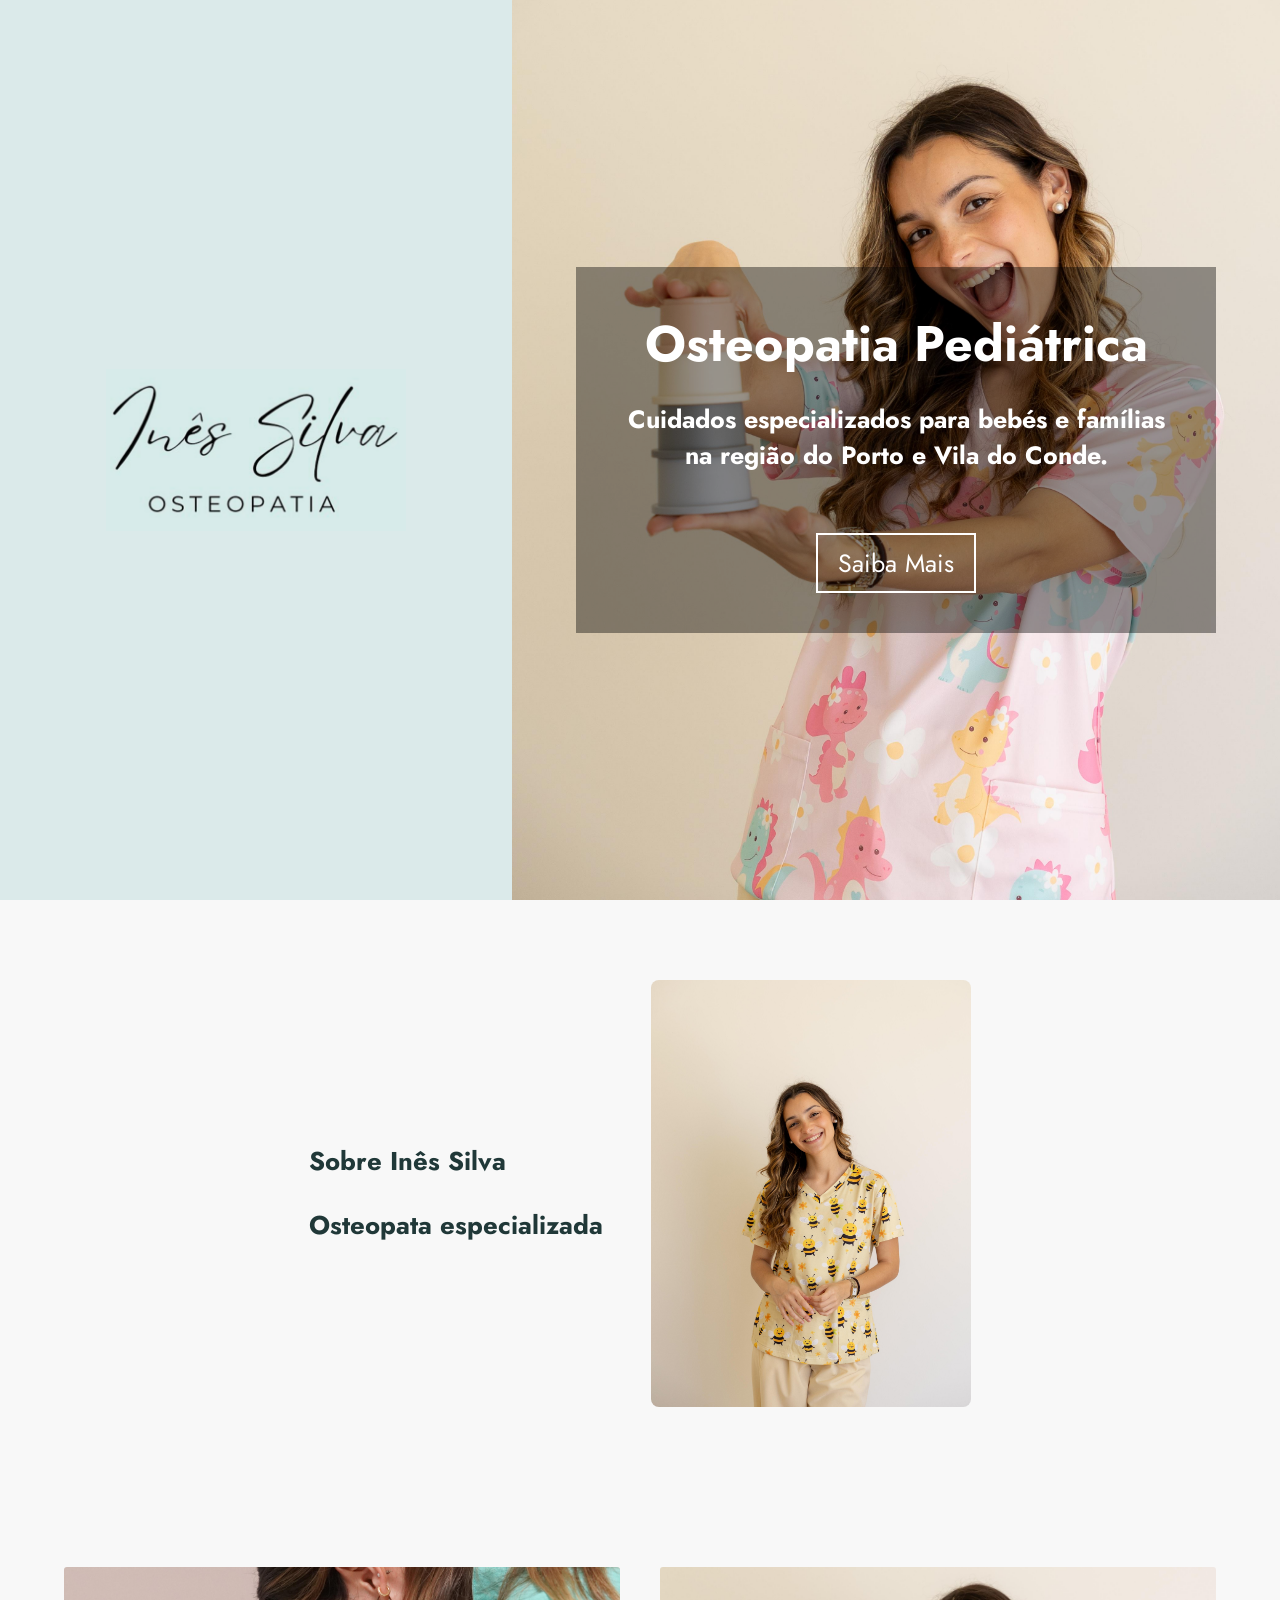
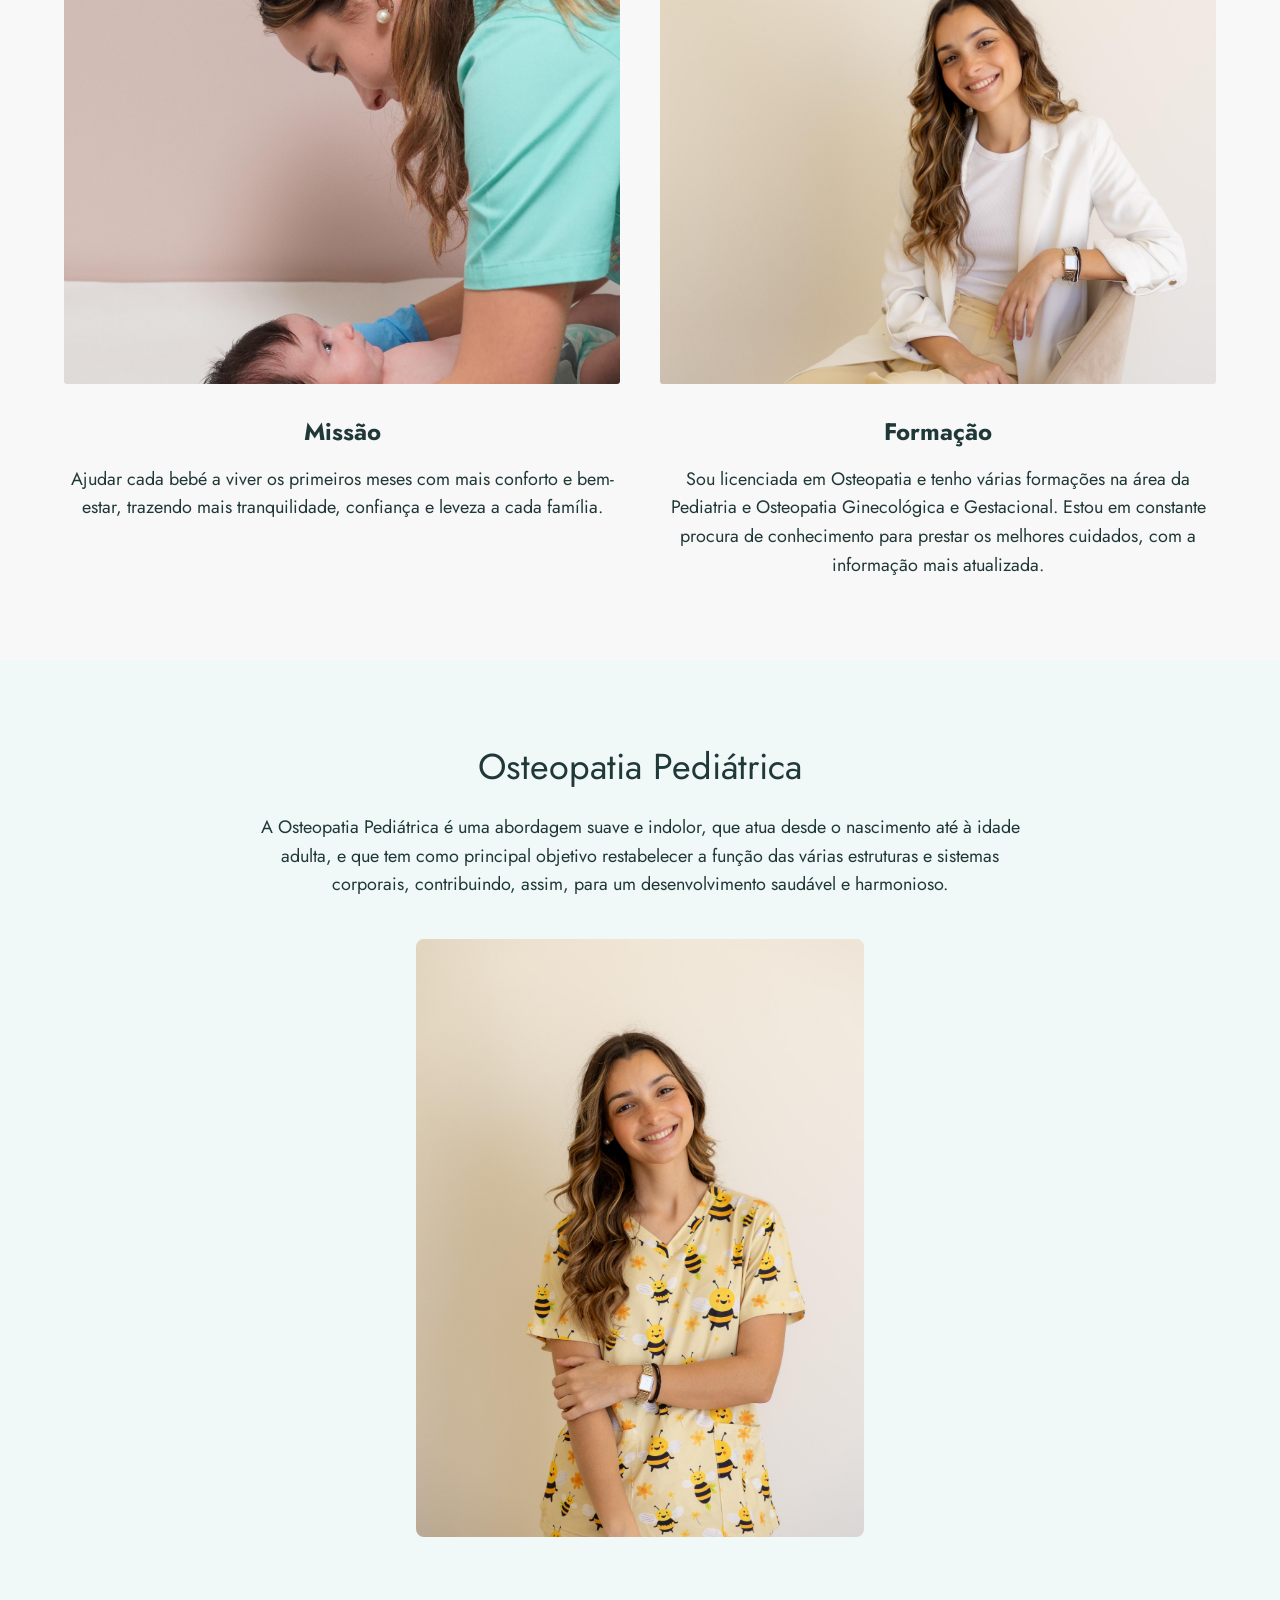
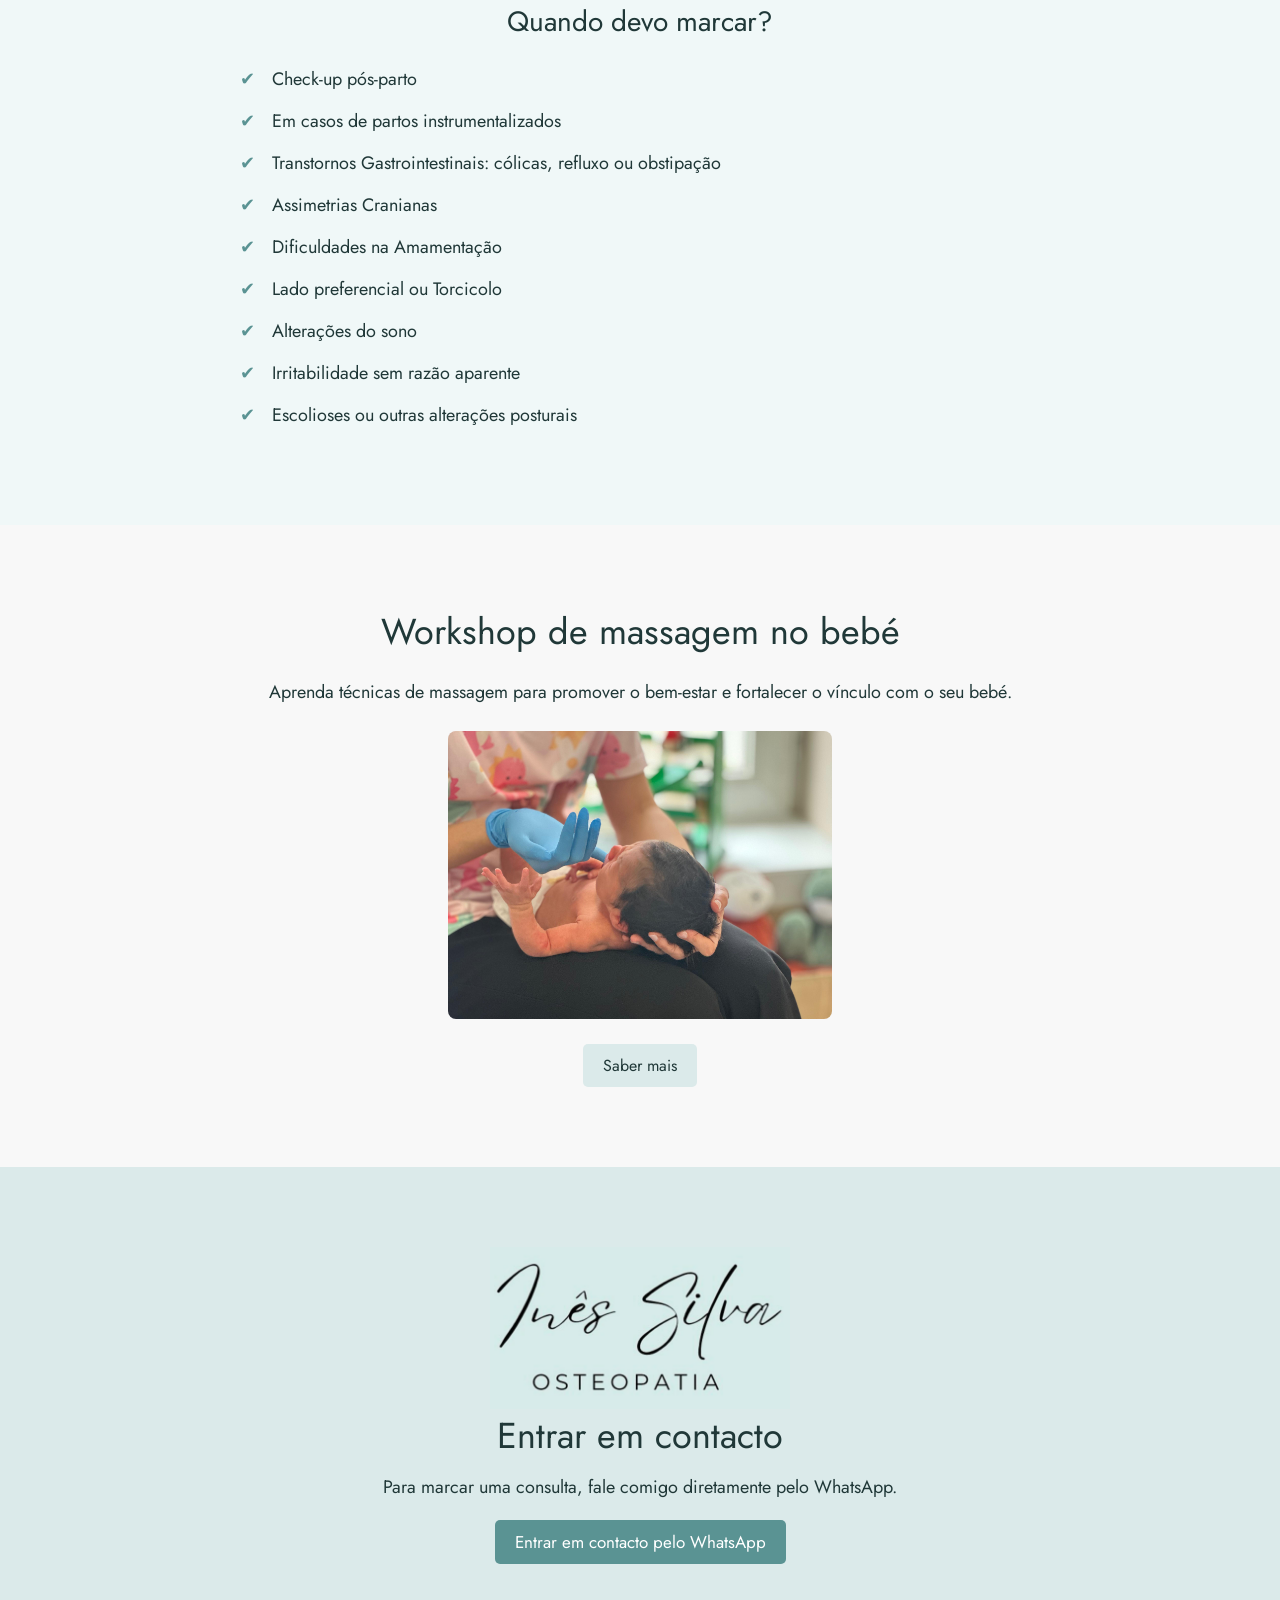
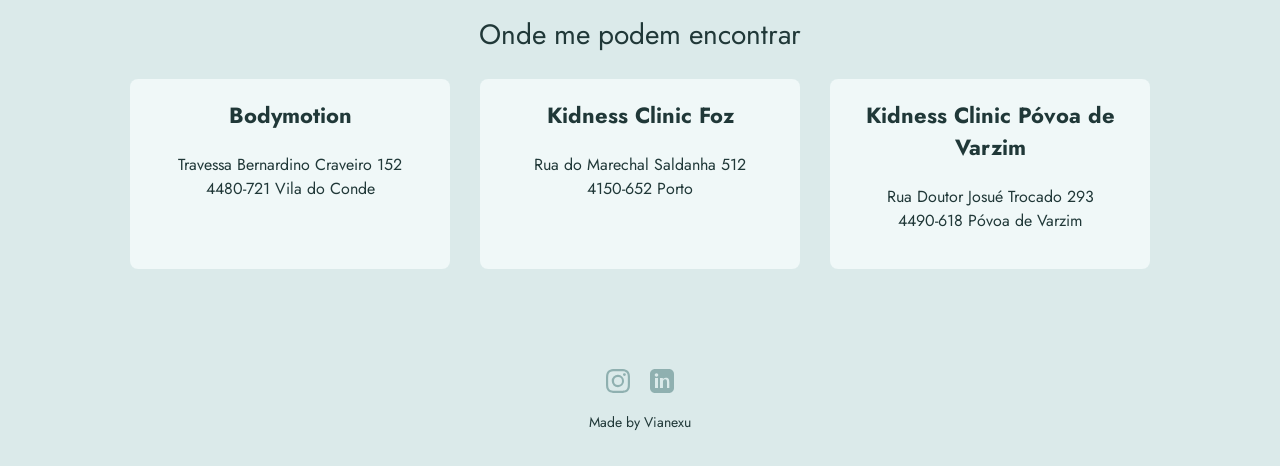
==== index.html @ a64fec3d "changed the pictures" ====
<!DOCTYPE html>
<html lang="pt">
    <head>
              <!-- Google tag (gtag.js) -->
        <script async src="https://www.googletagmanager.com/gtag/js?id=G-R0EE7J2ZZ1"></script>
        <script>
          window.dataLayer = window.dataLayer || [];
          function gtag(){dataLayer.push(arguments);}
          gtag('js', new Date());

          gtag('config', 'G-R0EE7J2ZZ1');
        </script>
        <script id="Cookiebot" src="https://consent.cookiebot.com/uc.js" data-cbid="4398b777-5034-46cb-8dd5-744858eee3b1" type="text/javascript" async></script>
        <meta charset="UTF-8" />
        <meta name="viewport" content="width=device-width, initial-scale=1.0" />
        <link rel="icon" type="image/png" sizes="16x16" href="assets/images/favicon/favicon_16x16.png">
        <link rel="icon" type="image/png" sizes="32x32" href="assets/images/favicon/favicon_32x32.png">
        <link rel="icon" type="image/png" sizes="48x48" href="assets/images/favicon/favicon_48x48.png">
        <link rel="icon" type="image/png" sizes="64x64" href="assets/images/favicon/favicon_64x64.png">
        <link rel="icon" type="image/png" sizes="96x96" href="assets/images/favicon/favicon_96x96.png">
        <link rel="icon" type="image/png" sizes="128x128" href="assets/images/favicon/favicon_128x128.png">
        <link rel="icon" type="image/png" sizes="256x256" href="assets/images/favicon/favicon_256x256.png">
        <link rel="apple-touch-icon" type="image/png" sizes="128x128" href="assets/images/favicon/apple-touch-icon.png">
        <link rel="stylesheet" href="style.css?v=1.1" />
        <link href='https://fonts.googleapis.com/css?family=Jost' rel='stylesheet'>
        <script src="https://code.jquery.com/jquery-3.6.0.min.js"></script>
        <title>Osteopatia Pediátrica no Porto e Vila do Conde | Inês Silva</title>
        <meta name="description" content="Osteopatia Pediátrica no Porto e Vila do Conde. Marque a sua consulta com Inês Silva, osteopata com formação em pediatria, ginecologia e gestação.">
        <meta name="keywords" content="Osteopatia, Osteopata, Fisioterapia, Saúde infantil, Saúde bebés">
        <meta name="robots" content="index, follow">
    </head>
<body>
  <div class="landing-container">
  <div id="title">
    <div class="int">
      <img class="logo" src="assets/images/inesosteologo.png" alt="Ines Osteopata Logo">
    </div>
  </div>

  <div id="imagelanding">
    <div class="int">
      <h1>Osteopatia Pediátrica</h1>
      <h2>Cuidados especializados para bebés e famílias na região do Porto e Vila do Conde.</h2>
      <button id="knowmore" aria-label="Mais informações sobre a a Ines Silva Osteopata">Saiba Mais</button>
    </div>
  </div>
  </div>

  <div id="about">
    <div class="about-content">
      <div>
        <h3>Sobre Inês Silva</h3>
        <h3>Osteopata especializada</h3>
      </div>
      <img class="content-photo about-photo" src="assets/images/Ines-profile-pic2.jpeg" alt="Inês Silva, osteopata especializada">
    </div>
  </div>
  <div class="threecolumncontainer">
    <div class="column">
      <img class="columnimagecontainer mission-photo" src="assets/images/Ines-baby-pic.jpeg" alt="Inês Silva, osteopata pediátrica">
      <h2>Missão</h2>
      <p>Ajudar cada bebé a viver os primeiros meses com mais conforto e bem-estar, trazendo mais tranquilidade, confiança e leveza a cada família.</p>
      </div>
      <div class="column">
        <img class="columnimagecontainer training-photo" src="assets/images/Ines-profile-pic.jpeg" alt="Inês Silva">
        <h2>Formação</h2>
        <p>Sou licenciada em Osteopatia e tenho várias formações na área da Pediatria e Osteopatia Ginecológica e Gestacional. Estou em constante procura de conhecimento para prestar os melhores cuidados, com a informação mais atualizada.</p>
      </div>
    </div>
    <div id="pediatrica">
      <div class="section-intro">
        <h2>Osteopatia Pediátrica</h2>
        <p>
          A Osteopatia Pediátrica é uma abordagem suave e indolor, que atua desde o nascimento até à idade adulta, e que tem como principal objetivo restabelecer a função das várias estruturas e sistemas corporais, contribuindo, assim, para um desenvolvimento saudável e harmonioso.
        </p>
      </div>
      <img class="content-photo treatment-photo" src="assets/images/Ines-profile-pic3.jpeg" alt="Consulta de osteopatia pediátrica">
      <div class="reasons-container">
        <h3>Quando devo marcar?</h3>
        <ul class="reason-list">
          <li>Check-up pós-parto</li>
          <li>Em casos de partos instrumentalizados</li>
          <li>Transtornos Gastrointestinais: cólicas, refluxo ou obstipação</li>
          <li>Assimetrias Cranianas</li>
          <li>Dificuldades na Amamentação</li>
          <li>Lado preferencial ou Torcicolo</li>
          <li>Alterações do sono</li>
          <li>Irritabilidade sem razão aparente</li>
          <li>Escolioses ou outras alterações posturais</li>
        </ul>
      </div>
    </div>
    <div id="workshop">
      <h2>Workshop de massagem no bebé</h2>
      <p>Aprenda técnicas de massagem para promover o bem-estar e fortalecer o vínculo com o seu bebé.</p>
      <img class="content-photo workshop-photo" src="assets/images/Ines-baby-pic2.jpeg" alt="Inês Silva num ambiente infantil">
      <a href="https://escolapediatria.pt/curso/massagem-bebe/" target="_blank" rel="noopener noreferrer">Saber mais</a>
    </div>
    <div id="contact">
      <img class="logo" src="assets/images/inesosteologo.png" alt="Ines Osteopata Logo">
      <h2>Entrar em contacto</h2>
      <p class="contact-intro">Para marcar uma consulta, fale comigo diretamente pelo WhatsApp.</p>
      <a class="whatsapp-button" href="https://wa.me/351937951232?text=Ol%C3%A1%20In%C3%AAs%2C%20gostaria%20de%20marcar%20uma%20consulta." target="_blank" rel="noopener noreferrer">Entrar em contacto pelo WhatsApp</a>
      <h3 class="locations-title">Onde me podem encontrar</h3>
      <div class="contact-container">
        <div class="contact-card">
          <h3>Bodymotion</h3>
          <p>Travessa Bernardino Craveiro 152<br>4480-721 Vila do Conde</p>
        </div>
        <div class="contact-card">
          <h3>Kidness Clinic Foz</h3>
          <p>Rua do Marechal Saldanha 512<br>4150-652 Porto</p>
        </div>
        <div class="contact-card">
          <h3>Kidness Clinic Póvoa de Varzim</h3>
          <p>Rua Doutor Josué Trocado 293<br>4490-618 Póvoa de Varzim</p>
        </div>
      </div>
    </div>

    <footer>
      <div class="social-icons">
        <a href="https://www.instagram.com/inesilva.osteo/" target="_blank" aria-label="Instagram">
          <img src="assets/images/instagram-colored.svg" alt="Instagram" />
        </a>
        <a href="https://www.linkedin.com/in/in%C3%AAs-silva-29377724b?lipi=urn%3Ali%3Apage%3Ad_flagship3_profile_view_base_contact_details%3B3iU5I9j4TQedfZP7LesEOQ%3D%3D" target="_blank" aria-label="LinkedIn">
          <img src="assets/images/linkedin-colored.svg" alt="LinkedIn" />
        </a>
      </div>
      <p>Made by Vianexu</p>
    </footer>
  <script src="index.js?v=1.1"></script>
  <script type="application/ld+json">
    {
  "@context": "https://schema.org",
  "@type": "Organization",
  "name": "Ines Osteopata",
  "url": "https://inesosteopata.com/",
  "logo": "https://inesosteopata.com/assets/images/inesosteologo.png",
  "sameAs": [
    "https://www.instagram.com/inesilva.osteo/",
    "https://www.linkedin.com/in/in%C3%AAs-silva-29377724b?lipi=urn%3Ali%3Apage%3Ad_flagship3_profile_view_base_contact_details%3B3iU5I9j4TQedfZP7LesEOQ%3D%3D"]
}
</script>
  </body>
</html>
---- style.css ----
@import url('https://fonts.googleapis.com/css2?family=Jost:wght@300;400;500;600;700&display=swap');

:root {
  --page-gutter: clamp(1rem, 5vw, 4rem);
  --section-space: clamp(2.5rem, 7vw, 5rem);
  --text-color: #203838;
  --accent: #dbeaea;
}

* {
  box-sizing: border-box;
}

html,
body {
  width: 100%;
  margin: 0;
  overflow-x: hidden;
}

body {
  color: var(--text-color);
  font-family: 'Jost', sans-serif;
}

.landing-container {
  display: flex;
  flex-direction: column;
}

#title,
#imagelanding {
  display: flex;
  align-items: center;
  justify-content: center;
  padding: var(--page-gutter);
}

#title {
  min-height: clamp(13rem, 35svh, 22rem);
  background: var(--accent);
}

#imagelanding {
  min-height: clamp(25rem, 65svh, 42rem);
  background: url(assets/images/Ines-teaser-pic.jpeg) center 70% / cover;
}

.int {
  width: min(100%, 50rem);
  text-align: center;
}

.logo {
  display: block;
  width: min(100%, 18.75rem);
  height: auto;
  max-height: 14rem;
  margin: 0 auto;
}

#imagelanding .int {
  padding: clamp(1rem, 4vw, 2.5rem);
  background: #00000066;
}

#imagelanding .int * {
  color: #fff;
}

#imagelanding h1 {
  margin: 0;
  font-size: clamp(2rem, 6vw, 3.125rem);
}

#imagelanding h2 {
  font-size: clamp(1.125rem, 3vw, 1.5625rem);
}

#imagelanding #knowmore {
  margin-top: clamp(1.5rem, 5vw, 2.5rem);
  padding: 0.625rem 1.25rem;
  border: 2px solid #fff;
  background: none;
  cursor: pointer;
  font: inherit;
  font-size: clamp(1rem, 3vw, 1.5625rem);
  transition: background 0.3s ease;
}

#imagelanding #knowmore:hover {
  background: #ffffff33;
}

#about,
.threecolumncontainer,
#pediatrica,
#workshop,
#contact {
  padding: var(--section-space) var(--page-gutter);
  text-align: center;
}

#about,
.threecolumncontainer,
#workshop {
  background: #f8f8f8;
}

#about {
  font-size: clamp(1.125rem, 3vw, 1.375rem);
}

.about-content {
  display: flex;
  flex-direction: column;
  align-items: center;
  gap: clamp(1.5rem, 4vw, 3rem);
  max-width: 62rem;
  margin: 0 auto;
}

.content-photo {
  display: block;
  width: min(100%, 24rem);
  border-radius: 0.5rem;
  object-fit: cover;
}

.about-photo {
  aspect-ratio: 3 / 4;
  object-position: center 55%;
}

.threecolumncontainer {
  display: flex;
  flex-wrap: wrap;
  justify-content: center;
  gap: clamp(1.5rem, 4vw, 2.5rem);
}

.column {
  flex: 1 1 17.5rem;
  width: min(100%, 24rem);
}

.columnimagecontainer {
  width: 100%;
  aspect-ratio: 4 / 3;
  border-radius: 3px;
  object-fit: cover;
}

.mission-photo {
  object-position: center 52%;
}

.training-photo {
  object-position: center 42%;
}

.column h2 {
  margin: 1.5rem 0 0;
  font-size: clamp(1.35rem, 3vw, 1.5rem);
}

.column p,
#workshop p,
#pediatrica p {
  font-size: clamp(1rem, 2.5vw, 1.125rem);
  line-height: 1.6;
}

.column p {
  margin: 1rem 0 0;
}

#pediatrica {
  background: #f0f8f8;
}

#pediatrica .section-intro,
.reason-list,
#workshop p {
  max-width: 50rem;
  margin-right: auto;
  margin-left: auto;
}

#pediatrica .section-intro {
  margin-bottom: 2.5rem;
}

.treatment-photo {
  width: min(100%, 28rem);
  aspect-ratio: 3 / 4;
  margin: 0 auto clamp(2.5rem, 5vw, 4rem);
  object-position: center 58%;
}

#pediatrica h2,
#workshop h2,
#contact h2 {
  margin: 0 0 1.25rem;
  font-size: clamp(1.75rem, 4vw, 2.25rem);
  font-weight: 400;
}

.reasons-container h3,
.locations-title {
  margin: 0 0 1.5rem;
  font-size: clamp(1.25rem, 3vw, 1.75rem);
  font-weight: 400;
}

.reason-list {
  padding: 0;
  list-style: none;
  text-align: left;
}

.reason-list li {
  position: relative;
  margin-bottom: 0.9375rem;
  padding-left: 2rem;
  font-size: clamp(0.9375rem, 2vw, 1.125rem);
  line-height: 1.5;
}

.reason-list li::before {
  position: absolute;
  left: 0;
  color: #5a9393;
  content: "✔";
}

#workshop p {
  margin-bottom: 1.5625rem;
}

.workshop-photo {
  aspect-ratio: 4 / 3;
  margin: 0 auto 1.5625rem;
  object-position: center 42%;
}

#workshop a,
.whatsapp-button {
  display: inline-block;
  padding: 0.625rem 1.25rem;
  border-radius: 5px;
  text-decoration: none;
  transition: background 0.3s ease;
}

#workshop a {
  background: var(--accent);
  color: var(--text-color);
}

#workshop a:hover {
  background: #5a93939c;
}

#contact,
footer {
  background: var(--accent);
}

.contact-intro {
  margin: -0.5rem 0 1.25rem;
  font-size: clamp(1rem, 2.5vw, 1.125rem);
}

.whatsapp-button {
  margin-bottom: clamp(2.5rem, 6vw, 3.125rem);
  background: #5a9393;
  color: #fff;
  font-size: clamp(1rem, 2.5vw, 1.0625rem);
}

.whatsapp-button:hover {
  background: var(--text-color);
}

.contact-container {
  display: flex;
  flex-wrap: wrap;
  justify-content: center;
  gap: clamp(1rem, 3vw, 1.875rem);
}

.contact-card {
  width: min(100%, 20rem);
  padding: 1.25rem;
  border-radius: 8px;
  background: #f0f8f8;
  transition: transform 0.3s ease, box-shadow 0.3s ease;
}

.contact-card:hover {
  box-shadow: 0 4px 15px rgba(0, 0, 0, 0.3);
  transform: translateY(-5px);
}

.contact-card h3 {
  margin-top: 0;
  font-size: 1.375rem;
}

.contact-card p {
  line-height: 1.5;
}

footer {
  padding: 1.25rem var(--page-gutter);
  color: var(--text-color);
  font-size: 0.875rem;
  text-align: center;
}

.social-icons {
  display: flex;
  justify-content: center;
  gap: 1.25rem;
}

.social-icons a {
  text-decoration: none;
}

.social-icons img {
  width: 1.5rem;
  height: 1.5rem;
  transition: transform 0.2s ease;
}

.social-icons img:hover {
  transform: scale(1.2);
}

@media (min-width: 50.0625rem) {
  .landing-container {
    flex-direction: row;
    min-height: 100svh;
  }

  #title,
  #imagelanding {
    min-height: 100svh;
  }

  #title {
    flex: 0 1 40%;
  }

  #imagelanding {
    flex: 1 1 60%;
  }

  .about-content {
    flex-direction: row;
    justify-content: center;
    text-align: left;
  }

  .about-photo {
    width: min(35%, 20rem);
  }
}

@media (max-width: 50rem) and (orientation: landscape) {
  #title {
    min-height: 12rem;
  }

  #imagelanding {
    min-height: 20rem;
  }
}
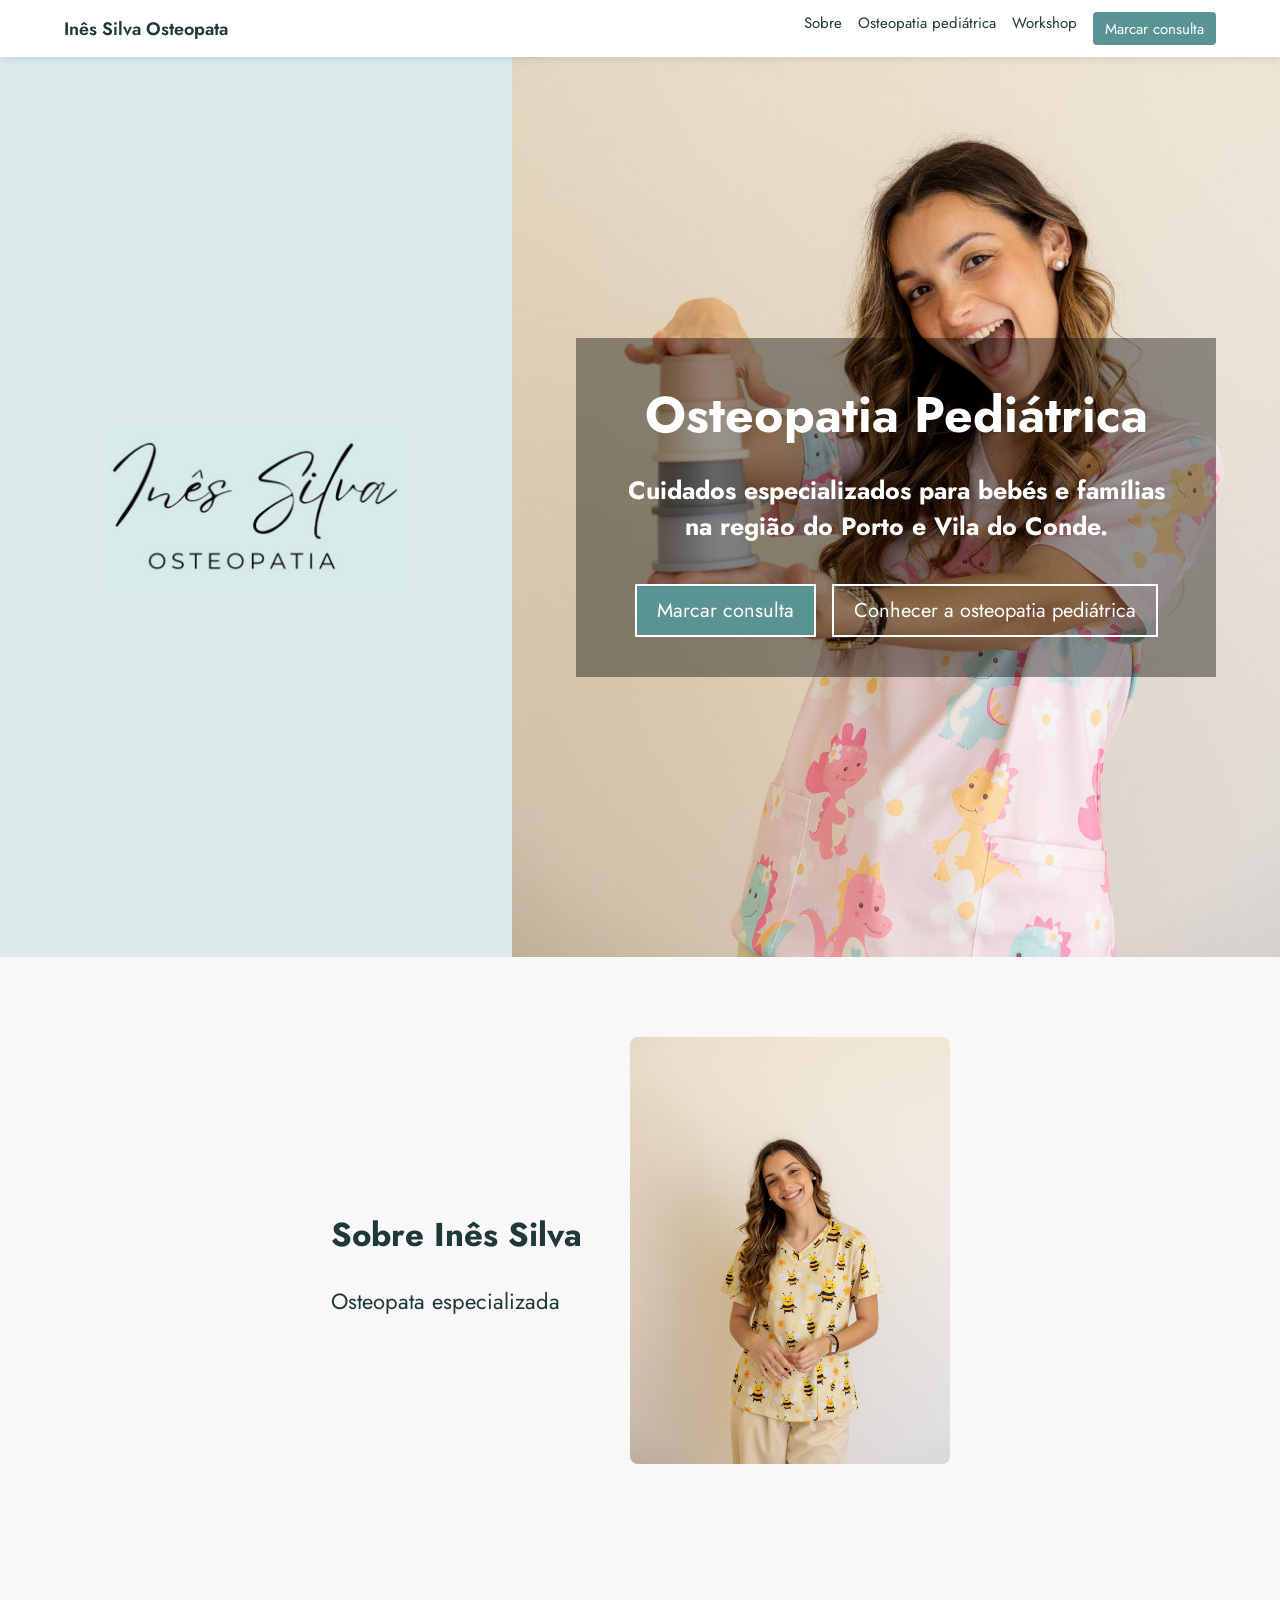
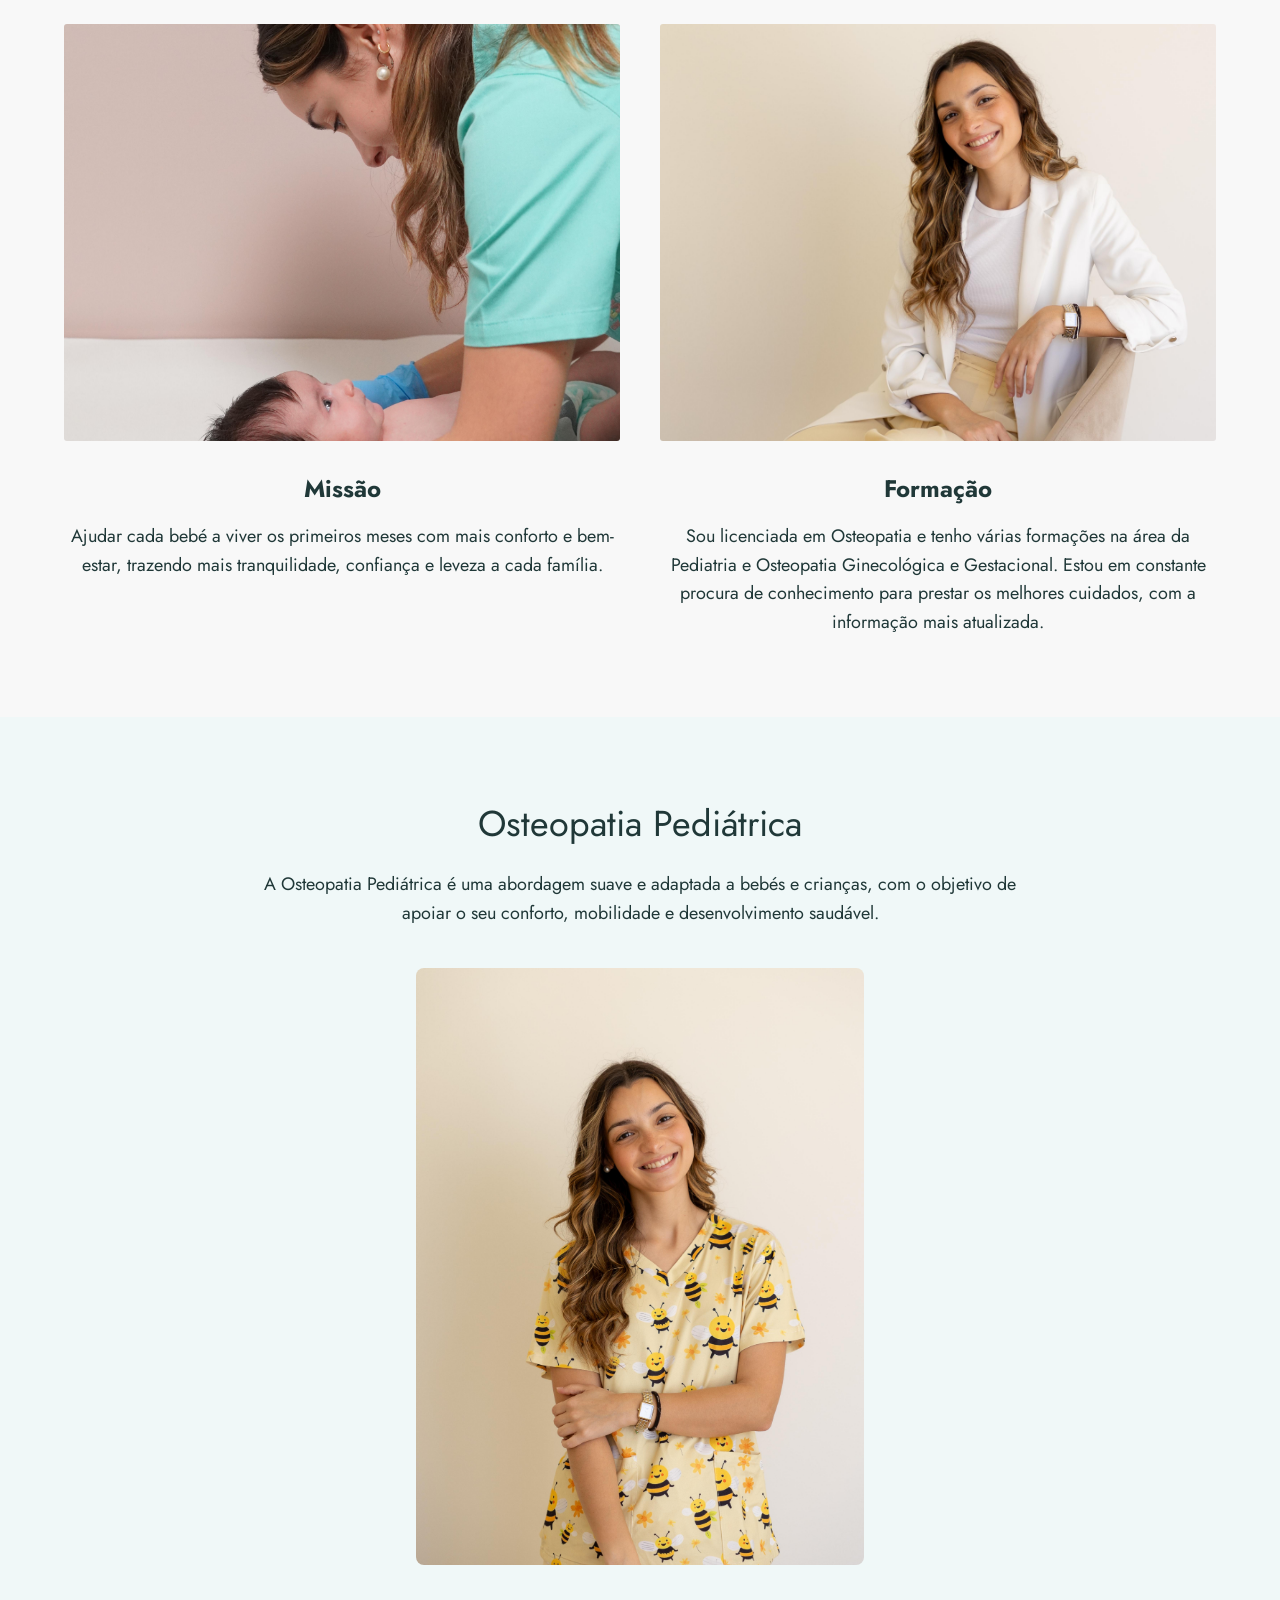
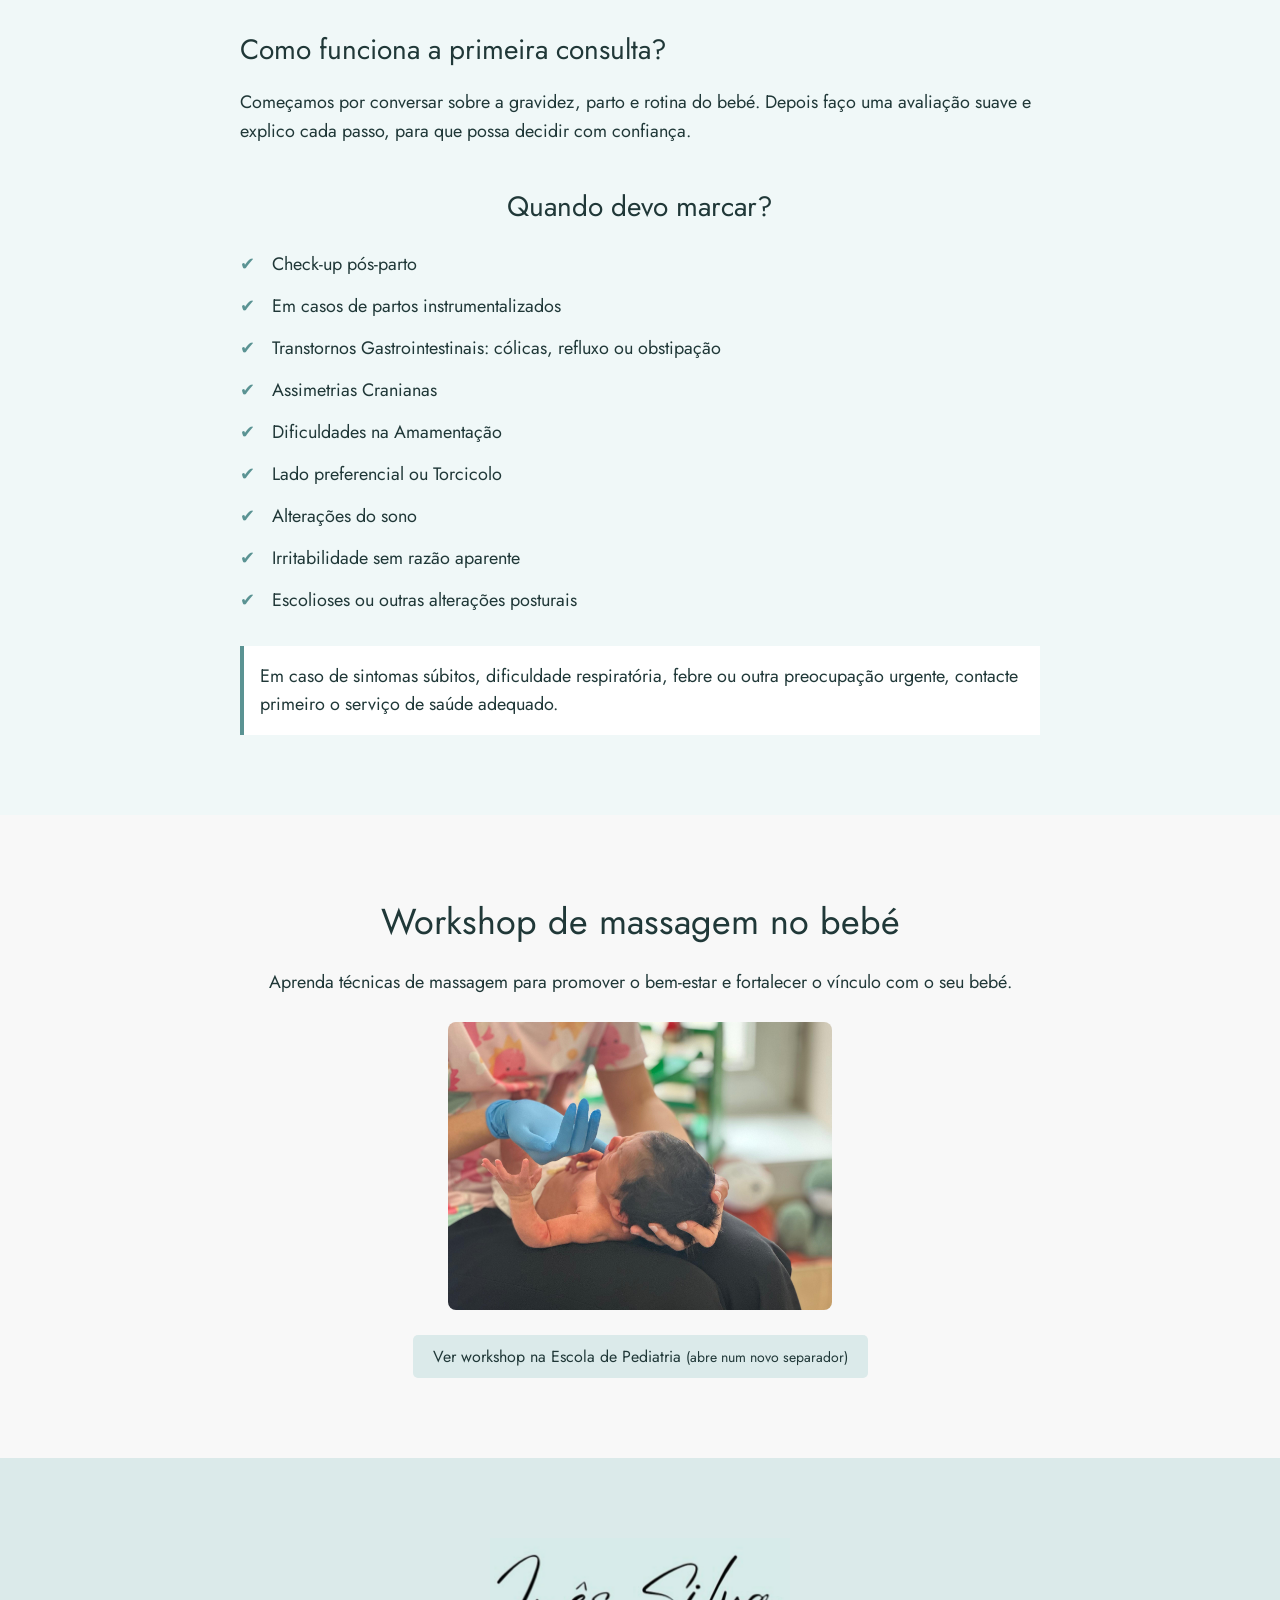
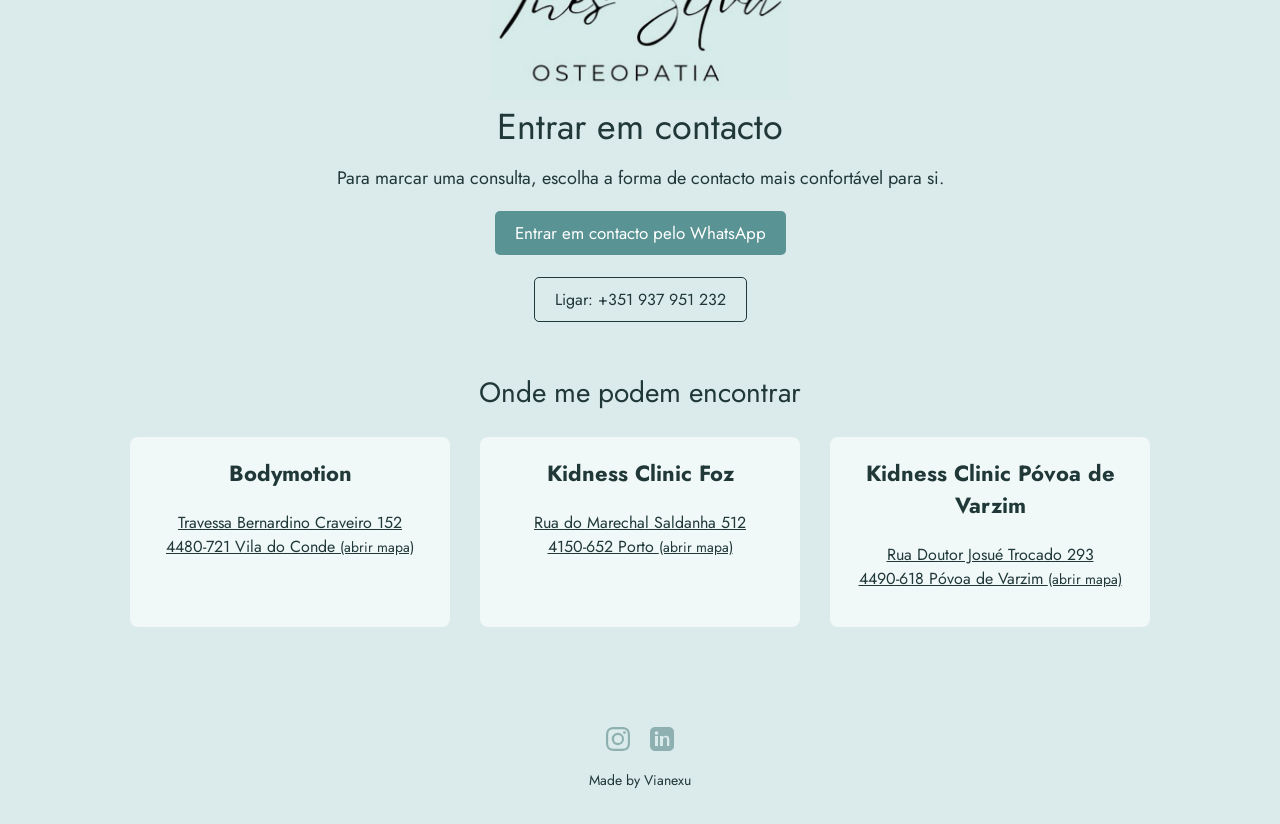
==== commit f2d38eeb: "Improve landing page UX flow Co-authored-by: Copilot <223556219+Copilot@users.noreply.github.com>" ====
--- a/index.html
+++ b/index.html
@@ -23,17 +23,27 @@
         <link rel="apple-touch-icon" type="image/png" sizes="128x128" href="assets/images/favicon/apple-touch-icon.png">
         <link rel="stylesheet" href="style.css?v=1.1" />
         <link href='https://fonts.googleapis.com/css?family=Jost' rel='stylesheet'>
-        <script src="https://code.jquery.com/jquery-3.6.0.min.js"></script>
         <title>Osteopatia Pediátrica no Porto e Vila do Conde | Inês Silva</title>
         <meta name="description" content="Osteopatia Pediátrica no Porto e Vila do Conde. Marque a sua consulta com Inês Silva, osteopata com formação em pediatria, ginecologia e gestação.">
         <meta name="keywords" content="Osteopatia, Osteopata, Fisioterapia, Saúde infantil, Saúde bebés">
         <meta name="robots" content="index, follow">
     </head>
 <body>
+  <a class="skip-link" href="#main-content">Saltar para o conteúdo</a>
+  <header class="site-header">
+    <a class="brand-link" href="#top" aria-label="Inês Silva Osteopata - início">Inês Silva Osteopata</a>
+    <nav aria-label="Navegação principal">
+      <a href="#about">Sobre</a>
+      <a href="#pediatrica">Osteopatia pediátrica</a>
+      <a href="#workshop">Workshop</a>
+      <a class="nav-contact" href="#contact">Marcar consulta</a>
+    </nav>
+  </header>
+  <div id="top"></div>
   <div class="landing-container">
   <div id="title">
     <div class="int">
-      <img class="logo" src="assets/images/inesosteologo.png" alt="Ines Osteopata Logo">
+      <img class="logo" src="assets/images/inesosteologo.png" alt="Inês Silva Osteopata">
     </div>
   </div>
 
@@ -41,16 +51,20 @@
     <div class="int">
       <h1>Osteopatia Pediátrica</h1>
       <h2>Cuidados especializados para bebés e famílias na região do Porto e Vila do Conde.</h2>
-      <button id="knowmore" aria-label="Mais informações sobre a a Ines Silva Osteopata">Saiba Mais</button>
+      <div class="hero-actions">
+        <a class="hero-primary" href="#contact">Marcar consulta</a>
+        <a class="hero-secondary" href="#pediatrica">Conhecer a osteopatia pediátrica</a>
+      </div>
     </div>
   </div>
   </div>
 
+  <main id="main-content">
   <div id="about">
     <div class="about-content">
       <div>
-        <h3>Sobre Inês Silva</h3>
-        <h3>Osteopata especializada</h3>
+        <h2>Sobre Inês Silva</h2>
+        <p class="about-role">Osteopata especializada</p>
       </div>
       <img class="content-photo about-photo" src="assets/images/Ines-profile-pic2.jpeg" alt="Inês Silva, osteopata especializada">
     </div>
@@ -71,10 +85,14 @@
       <div class="section-intro">
         <h2>Osteopatia Pediátrica</h2>
         <p>
-          A Osteopatia Pediátrica é uma abordagem suave e indolor, que atua desde o nascimento até à idade adulta, e que tem como principal objetivo restabelecer a função das várias estruturas e sistemas corporais, contribuindo, assim, para um desenvolvimento saudável e harmonioso.
+          A Osteopatia Pediátrica é uma abordagem suave e adaptada a bebés e crianças, com o objetivo de apoiar o seu conforto, mobilidade e desenvolvimento saudável.
         </p>
       </div>
       <img class="content-photo treatment-photo" src="assets/images/Ines-profile-pic3.jpeg" alt="Consulta de osteopatia pediátrica">
+      <div class="first-visit">
+        <h3>Como funciona a primeira consulta?</h3>
+        <p>Começamos por conversar sobre a gravidez, parto e rotina do bebé. Depois faço uma avaliação suave e explico cada passo, para que possa decidir com confiança.</p>
+      </div>
       <div class="reasons-container">
         <h3>Quando devo marcar?</h3>
         <ul class="reason-list">
@@ -88,35 +106,40 @@
           <li>Irritabilidade sem razão aparente</li>
           <li>Escolioses ou outras alterações posturais</li>
         </ul>
+        <p class="clinical-note">Em caso de sintomas súbitos, dificuldade respiratória, febre ou outra preocupação urgente, contacte primeiro o serviço de saúde adequado.</p>
       </div>
     </div>
     <div id="workshop">
       <h2>Workshop de massagem no bebé</h2>
       <p>Aprenda técnicas de massagem para promover o bem-estar e fortalecer o vínculo com o seu bebé.</p>
       <img class="content-photo workshop-photo" src="assets/images/Ines-baby-pic2.jpeg" alt="Inês Silva num ambiente infantil">
-      <a href="https://escolapediatria.pt/curso/massagem-bebe/" target="_blank" rel="noopener noreferrer">Saber mais</a>
+      <a href="https://escolapediatria.pt/curso/massagem-bebe/" target="_blank" rel="noopener noreferrer">Ver workshop na Escola de Pediatria <span class="external-label">(abre num novo separador)</span></a>
     </div>
     <div id="contact">
       <img class="logo" src="assets/images/inesosteologo.png" alt="Ines Osteopata Logo">
       <h2>Entrar em contacto</h2>
-      <p class="contact-intro">Para marcar uma consulta, fale comigo diretamente pelo WhatsApp.</p>
+      <p class="contact-intro">Para marcar uma consulta, escolha a forma de contacto mais confortável para si.</p>
       <a class="whatsapp-button" href="https://wa.me/351937951232?text=Ol%C3%A1%20In%C3%AAs%2C%20gostaria%20de%20marcar%20uma%20consulta." target="_blank" rel="noopener noreferrer">Entrar em contacto pelo WhatsApp</a>
+      <div class="contact-alternatives">
+        <a href="tel:+351937951232">Ligar: +351 937 951 232</a>
+      </div>
       <h3 class="locations-title">Onde me podem encontrar</h3>
       <div class="contact-container">
         <div class="contact-card">
           <h3>Bodymotion</h3>
-          <p>Travessa Bernardino Craveiro 152<br>4480-721 Vila do Conde</p>
+          <p><a href="https://www.google.com/maps/search/?api=1&amp;query=Travessa+Bernardino+Craveiro+152%2C+4480-721+Vila+do+Conde" target="_blank" rel="noopener noreferrer">Travessa Bernardino Craveiro 152<br>4480-721 Vila do Conde <span class="external-label">(abrir mapa)</span></a></p>
         </div>
         <div class="contact-card">
           <h3>Kidness Clinic Foz</h3>
-          <p>Rua do Marechal Saldanha 512<br>4150-652 Porto</p>
+          <p><a href="https://www.google.com/maps/search/?api=1&amp;query=Rua+do+Marechal+Saldanha+512%2C+4150-652+Porto" target="_blank" rel="noopener noreferrer">Rua do Marechal Saldanha 512<br>4150-652 Porto <span class="external-label">(abrir mapa)</span></a></p>
         </div>
         <div class="contact-card">
           <h3>Kidness Clinic Póvoa de Varzim</h3>
-          <p>Rua Doutor Josué Trocado 293<br>4490-618 Póvoa de Varzim</p>
+          <p><a href="https://www.google.com/maps/search/?api=1&amp;query=Rua+Doutor+Josue+Trocado+293%2C+4490-618+Povoa+de+Varzim" target="_blank" rel="noopener noreferrer">Rua Doutor Josué Trocado 293<br>4490-618 Póvoa de Varzim <span class="external-label">(abrir mapa)</span></a></p>
         </div>
       </div>
     </div>
+  </main>
 
     <footer>
       <div class="social-icons">
@@ -129,7 +152,6 @@
       </div>
       <p>Made by Vianexu</p>
     </footer>
-  <script src="index.js?v=1.1"></script>
   <script type="application/ld+json">
     {
   "@context": "https://schema.org",
--- a/style.css
+++ b/style.css
@@ -21,6 +21,63 @@
 body {
   color: var(--text-color);
   font-family: 'Jost', sans-serif;
+}
+
+.skip-link {
+  position: fixed;
+  top: -4rem;
+  left: 1rem;
+  z-index: 20;
+  padding: 0.75rem 1rem;
+  background: var(--text-color);
+  color: #fff;
+  text-decoration: none;
+}
+
+.skip-link:focus {
+  top: 1rem;
+}
+
+.site-header {
+  position: sticky;
+  top: 0;
+  z-index: 10;
+  display: flex;
+  align-items: center;
+  justify-content: space-between;
+  gap: 1rem;
+  padding: 0.75rem var(--page-gutter);
+  background: #fff;
+  box-shadow: 0 2px 8px #2038381f;
+}
+
+.brand-link,
+.site-header nav a {
+  color: var(--text-color);
+  text-decoration: none;
+}
+
+.brand-link {
+  font-size: 1.125rem;
+  font-weight: 600;
+}
+
+.site-header nav {
+  display: flex;
+  flex-wrap: wrap;
+  justify-content: flex-end;
+  gap: 1rem;
+}
+
+.site-header nav a {
+  font-size: 0.9375rem;
+}
+
+.site-header .nav-contact {
+  padding: 0.35rem 0.75rem;
+  border-radius: 4px;
+  background: #5a9393;
+  color: #fff;
 }
 
 .landing-container {
@@ -77,18 +134,34 @@
   font-size: clamp(1.125rem, 3vw, 1.5625rem);
 }
 
-#imagelanding #knowmore {
+.hero-actions {
+  display: flex;
+  flex-wrap: wrap;
+  justify-content: center;
+  gap: 1rem;
   margin-top: clamp(1.5rem, 5vw, 2.5rem);
+}
+
+.hero-primary,
+.hero-secondary {
   padding: 0.625rem 1.25rem;
   border: 2px solid #fff;
-  background: none;
-  cursor: pointer;
-  font: inherit;
-  font-size: clamp(1rem, 3vw, 1.5625rem);
-  transition: background 0.3s ease;
-}
-
-#imagelanding #knowmore:hover {
+  color: #fff;
+  font-size: clamp(1rem, 3vw, 1.25rem);
+  text-decoration: none;
+}
+
+.hero-primary {
+  background: #5a9393;
+}
+
+.hero-primary:hover,
+.hero-primary:focus-visible {
+  background: var(--text-color);
+}
+
+.hero-secondary:hover,
+.hero-secondary:focus-visible {
   background: #ffffff33;
 }
 
@@ -98,6 +171,7 @@
 #workshop,
 #contact {
   padding: var(--section-space) var(--page-gutter);
+  scroll-margin-top: 5rem;
   text-align: center;
 }
 
@@ -108,6 +182,11 @@
 }
 
 #about {
+  font-size: clamp(1.125rem, 3vw, 1.375rem);
+}
+
+.about-role {
+  margin: 0.5rem 0 0;
   font-size: clamp(1.125rem, 3vw, 1.375rem);
 }
 
@@ -181,7 +260,8 @@
 
 #pediatrica .section-intro,
 .reason-list,
-#workshop p {
+#workshop p,
+.first-visit {
   max-width: 50rem;
   margin-right: auto;
   margin-left: auto;
@@ -213,6 +293,26 @@
   font-weight: 400;
 }
 
+.first-visit {
+  margin-bottom: 2.5rem;
+  text-align: left;
+}
+
+.first-visit h3 {
+  margin-bottom: 0.75rem;
+  font-size: clamp(1.25rem, 3vw, 1.75rem);
+  font-weight: 400;
+}
+
+.clinical-note {
+  max-width: 50rem;
+  margin: 2rem auto 0;
+  padding: 1rem;
+  border-left: 4px solid #5a9393;
+  background: #fff;
+  text-align: left;
+}
+
 .reason-list {
   padding: 0;
   list-style: none;
@@ -245,7 +345,8 @@
 }
 
 #workshop a,
-.whatsapp-button {
+.whatsapp-button,
+.contact-alternatives a {
   display: inline-block;
   padding: 0.625rem 1.25rem;
   border-radius: 5px;
@@ -262,6 +363,10 @@
   background: #5a93939c;
 }
 
+.external-label {
+  font-size: 0.875em;
+}
+
 #contact,
 footer {
   background: var(--accent);
@@ -281,6 +386,23 @@
 
 .whatsapp-button:hover {
   background: var(--text-color);
+}
+
+.contact-alternatives {
+  display: flex;
+  flex-wrap: wrap;
+  justify-content: center;
+  gap: 1rem;
+  margin: -1.75rem 0 clamp(2.5rem, 6vw, 3.125rem);
+}
+
+.contact-alternatives a {
+  border: 1px solid var(--text-color);
+  color: var(--text-color);
+}
+
+.contact-alternatives a:hover {
+  background: #fff;
 }
 
 .contact-container {
@@ -312,6 +434,10 @@
   line-height: 1.5;
 }
 
+.contact-card a {
+  color: inherit;
+}
+
 footer {
   padding: 1.25rem var(--page-gutter);
   color: var(--text-color);
@@ -339,12 +465,38 @@
   transform: scale(1.2);
 }
 
+:focus-visible {
+  outline: 3px solid var(--text-color);
+  outline-offset: 3px;
+}
+
+@media (prefers-reduced-motion: reduce) {
+  *,
+  *::before,
+  *::after {
+    scroll-behavior: auto;
+    transition-duration: 0.01ms !important;
+  }
+}
+
 @media (min-width: 50.0625rem) {
   .landing-container {
     flex-direction: row;
     min-height: 100svh;
   }
 
+  @media (max-width: 40rem) {
+    .site-header {
+      align-items: flex-start;
+      flex-direction: column;
+    }
+
+    .site-header nav {
+      justify-content: flex-start;
+      gap: 0.75rem;
+    }
+  }
+
   #title,
   #imagelanding {
     min-height: 100svh;
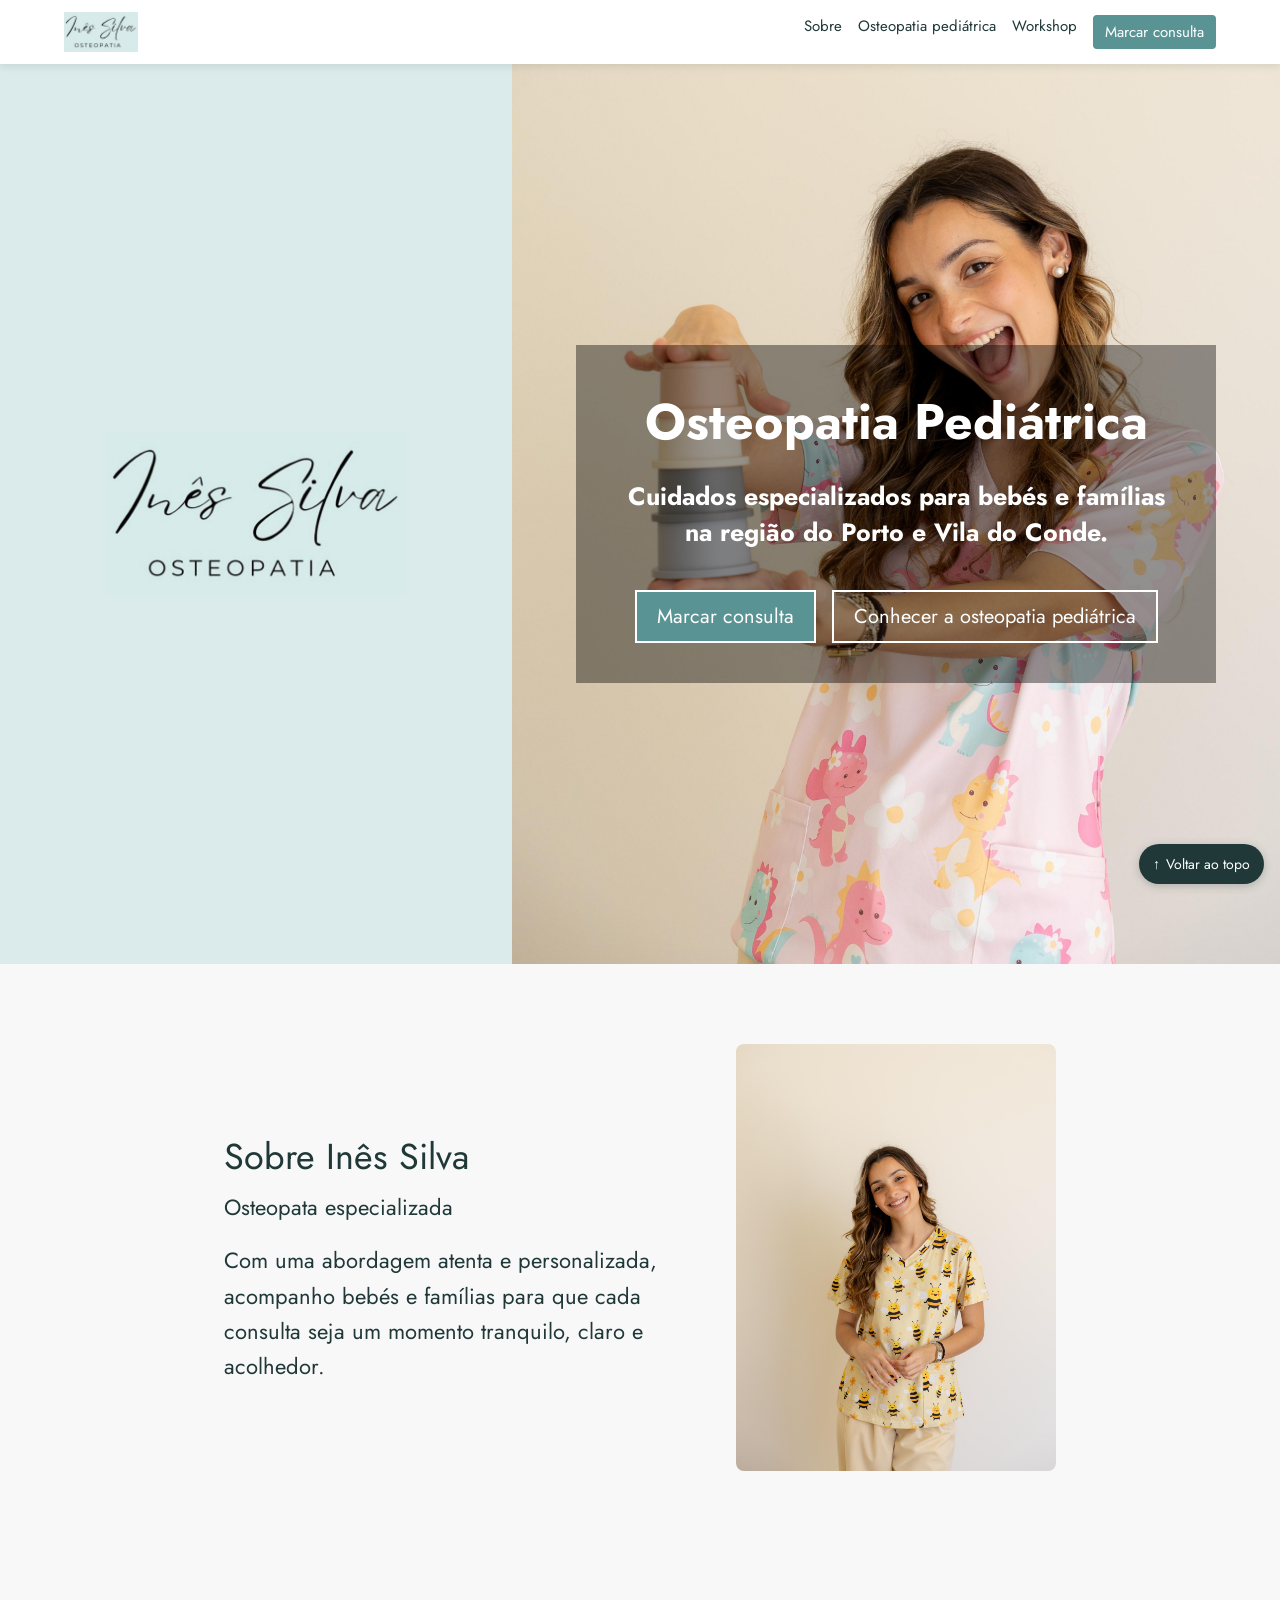
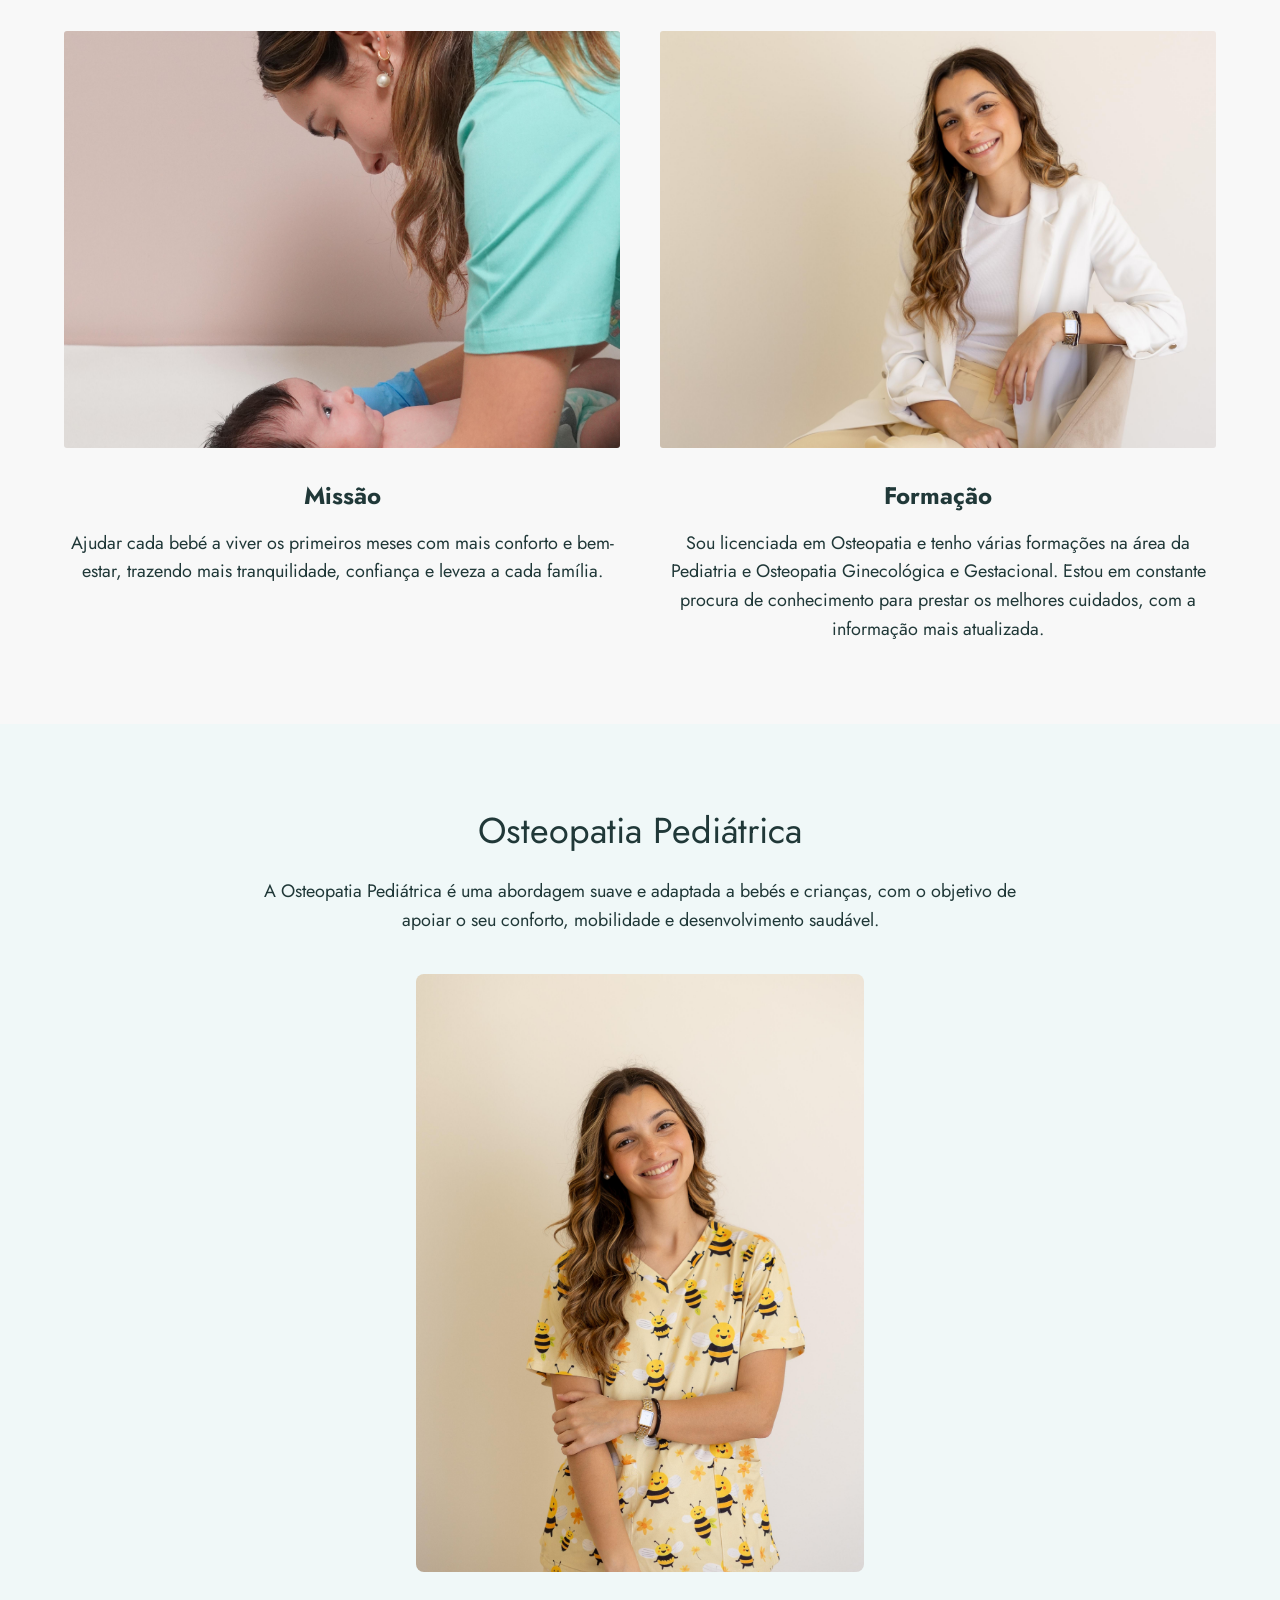
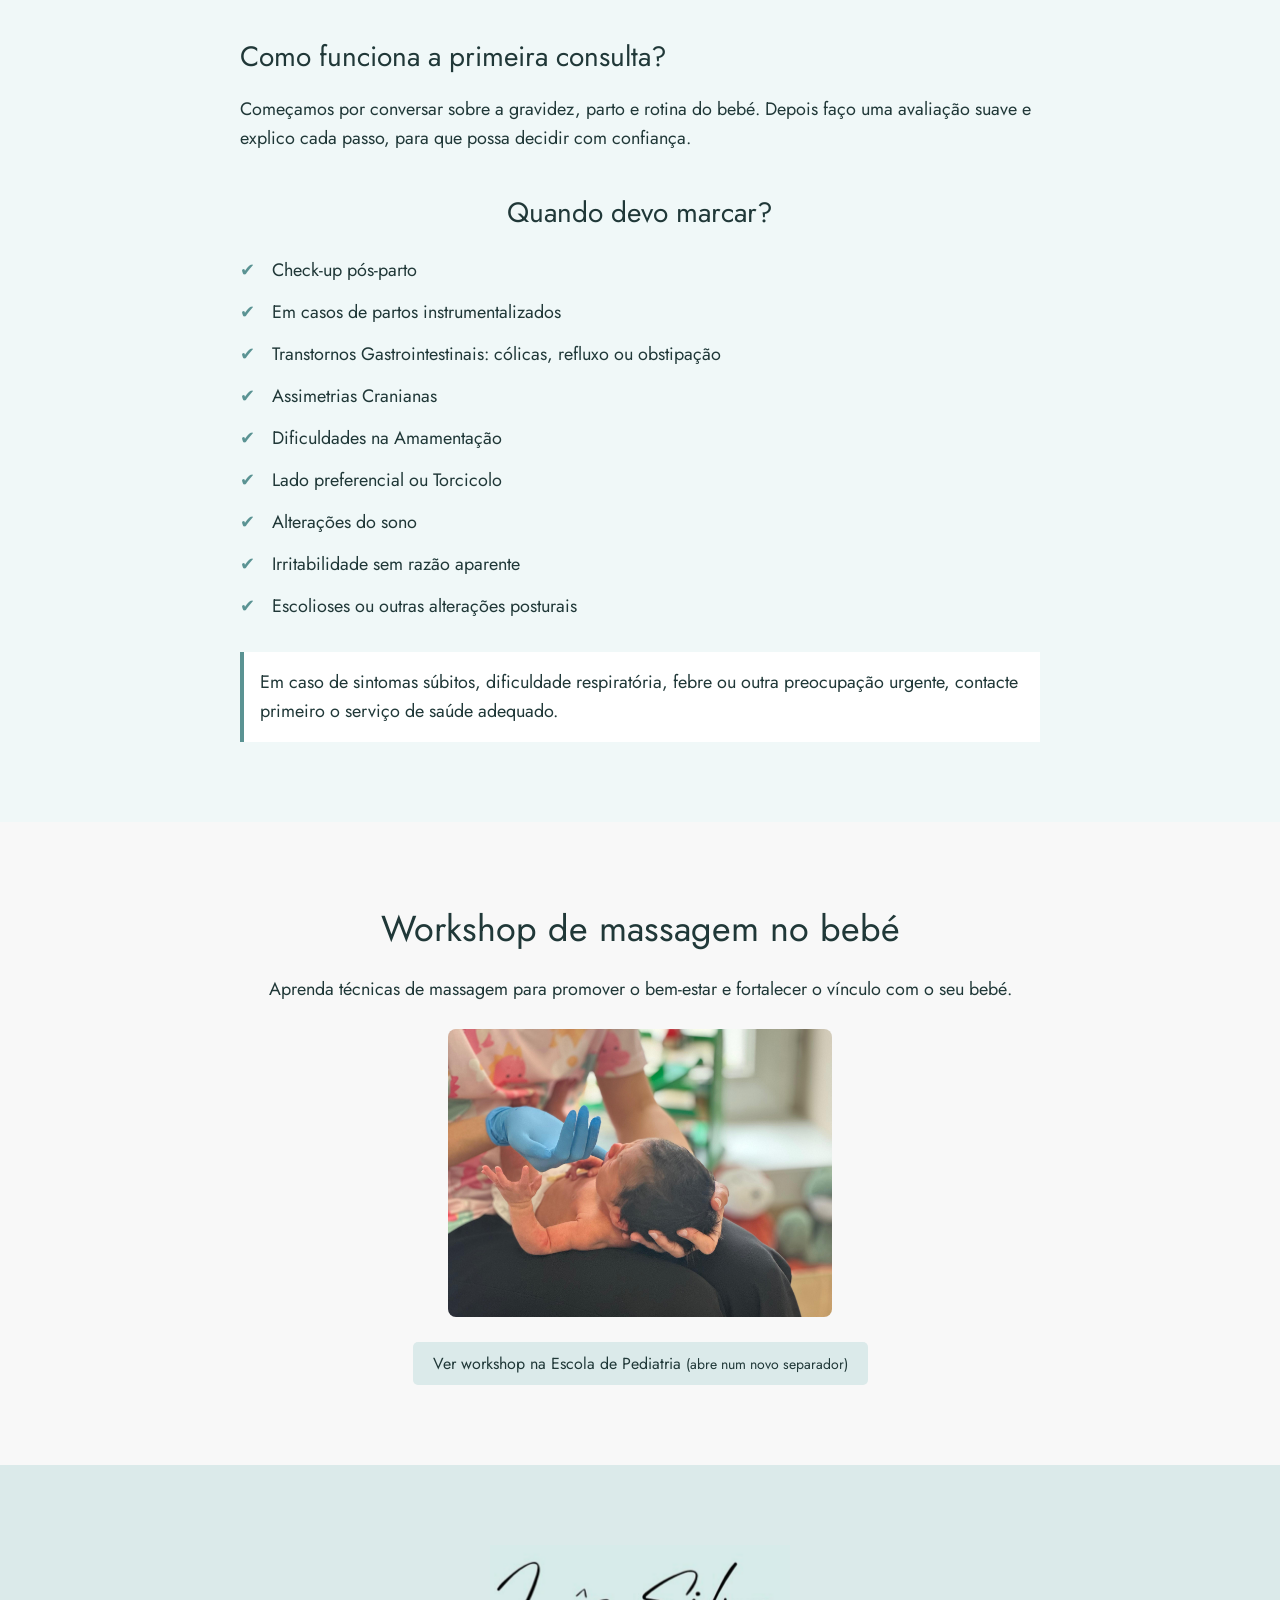
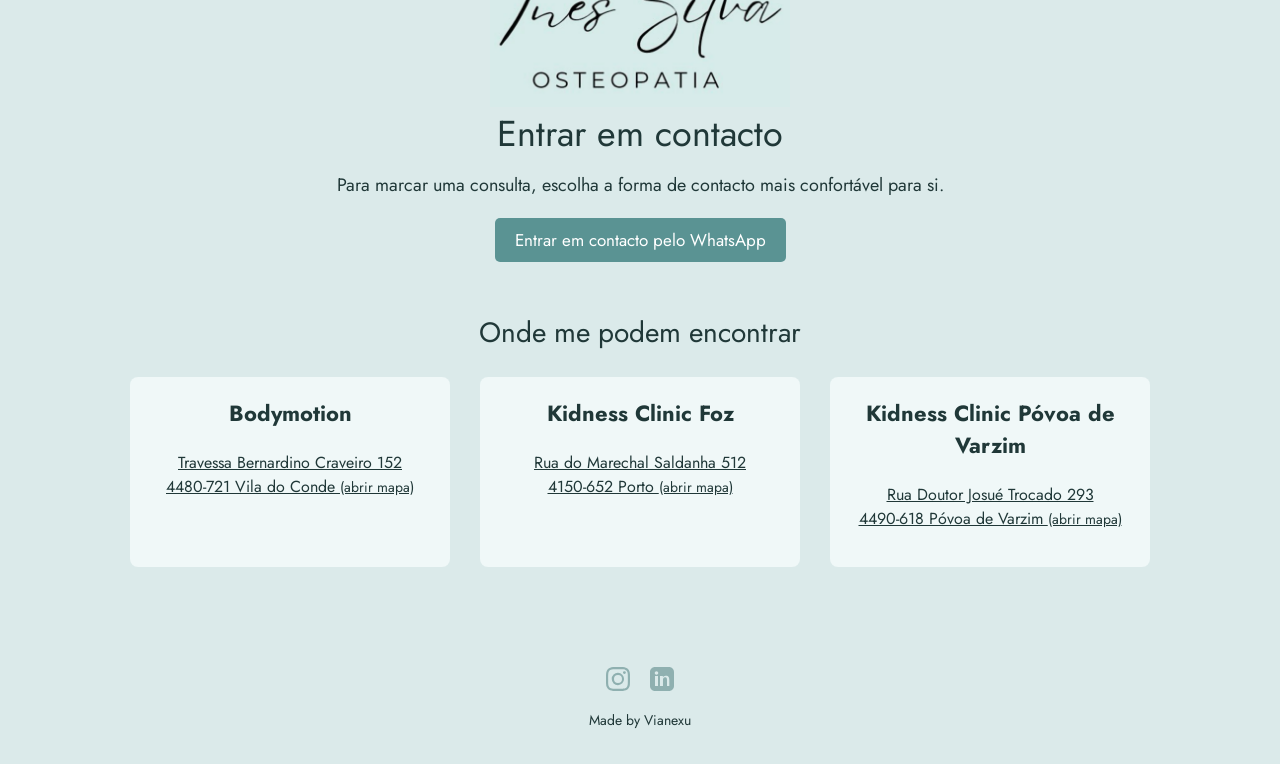
==== commit f22b302d: "Refine navigation and landing page flow Co-authored-by: Copilot <223556219+Copilot@users.noreply.git" ====
--- a/index.html
+++ b/index.html
@@ -31,7 +31,9 @@
 <body>
   <a class="skip-link" href="#main-content">Saltar para o conteúdo</a>
   <header class="site-header">
-    <a class="brand-link" href="#top" aria-label="Inês Silva Osteopata - início">Inês Silva Osteopata</a>
+    <a class="brand-link" href="#top" aria-label="Inês Silva Osteopata - início">
+      <img class="header-logo" src="assets/images/inesosteologo.png" alt="Inês Silva Osteopata">
+    </a>
     <nav aria-label="Navegação principal">
       <a href="#about">Sobre</a>
       <a href="#pediatrica">Osteopatia pediátrica</a>
@@ -62,9 +64,10 @@
   <main id="main-content">
   <div id="about">
     <div class="about-content">
-      <div>
+      <div class="about-copy">
         <h2>Sobre Inês Silva</h2>
         <p class="about-role">Osteopata especializada</p>
+        <p>Com uma abordagem atenta e personalizada, acompanho bebés e famílias para que cada consulta seja um momento tranquilo, claro e acolhedor.</p>
       </div>
       <img class="content-photo about-photo" src="assets/images/Ines-profile-pic2.jpeg" alt="Inês Silva, osteopata especializada">
     </div>
@@ -120,9 +123,6 @@
       <h2>Entrar em contacto</h2>
       <p class="contact-intro">Para marcar uma consulta, escolha a forma de contacto mais confortável para si.</p>
       <a class="whatsapp-button" href="https://wa.me/351937951232?text=Ol%C3%A1%20In%C3%AAs%2C%20gostaria%20de%20marcar%20uma%20consulta." target="_blank" rel="noopener noreferrer">Entrar em contacto pelo WhatsApp</a>
-      <div class="contact-alternatives">
-        <a href="tel:+351937951232">Ligar: +351 937 951 232</a>
-      </div>
       <h3 class="locations-title">Onde me podem encontrar</h3>
       <div class="contact-container">
         <div class="contact-card">
@@ -140,6 +140,8 @@
       </div>
     </div>
   </main>
+
+    <a class="back-to-top" href="#top" aria-label="Voltar ao início">↑ <span>Voltar ao topo</span></a>
 
     <footer>
       <div class="social-icons">
--- a/style.css
+++ b/style.css
@@ -16,6 +16,7 @@
   width: 100%;
   margin: 0;
   overflow-x: hidden;
+  scroll-behavior: smooth;
 }
 
 body {
@@ -39,8 +40,9 @@
 }
 
 .site-header {
-  position: sticky;
+  position: fixed;
   top: 0;
+  left: 0;
   z-index: 10;
   display: flex;
   align-items: center;
@@ -49,6 +51,7 @@
   padding: 0.75rem var(--page-gutter);
   background: #fff;
   box-shadow: 0 2px 8px #2038381f;
+  width: 100%;
 }
 
 .brand-link,
@@ -58,8 +61,20 @@
 }
 
 .brand-link {
-  font-size: 1.125rem;
-  font-weight: 600;
+  display: block;
+  line-height: 0;
+}
+
+.header-logo {
+  display: block;
+  width: 9rem;
+  height: 2.5rem;
+  object-fit: contain;
+  object-position: left center;
+}
+
+#top {
+  height: 4rem;
 }
 
 .site-header nav {
@@ -171,7 +186,7 @@
 #workshop,
 #contact {
   padding: var(--section-space) var(--page-gutter);
-  scroll-margin-top: 5rem;
+  scroll-margin-top: 4.5rem;
   text-align: center;
 }
 
@@ -188,6 +203,21 @@
 .about-role {
   margin: 0.5rem 0 0;
   font-size: clamp(1.125rem, 3vw, 1.375rem);
+}
+
+.about-copy {
+  max-width: 29rem;
+}
+
+.about-copy h2 {
+  margin: 0;
+  font-size: clamp(1.75rem, 4vw, 2.25rem);
+  font-weight: 400;
+}
+
+.about-copy > p:last-child {
+  margin: 1.25rem 0 0;
+  line-height: 1.6;
 }
 
 .about-content {
@@ -345,8 +375,7 @@
 }
 
 #workshop a,
-.whatsapp-button,
-.contact-alternatives a {
+.whatsapp-button {
   display: inline-block;
   padding: 0.625rem 1.25rem;
   border-radius: 5px;
@@ -386,23 +415,6 @@
 
 .whatsapp-button:hover {
   background: var(--text-color);
-}
-
-.contact-alternatives {
-  display: flex;
-  flex-wrap: wrap;
-  justify-content: center;
-  gap: 1rem;
-  margin: -1.75rem 0 clamp(2.5rem, 6vw, 3.125rem);
-}
-
-.contact-alternatives a {
-  border: 1px solid var(--text-color);
-  color: var(--text-color);
-}
-
-.contact-alternatives a:hover {
-  background: #fff;
 }
 
 .contact-container {
@@ -470,6 +482,28 @@
   outline-offset: 3px;
 }
 
+.back-to-top {
+  position: fixed;
+  right: 1rem;
+  bottom: 1rem;
+  z-index: 10;
+  display: inline-flex;
+  align-items: center;
+  gap: 0.375rem;
+  padding: 0.625rem 0.875rem;
+  border-radius: 999px;
+  background: var(--text-color);
+  box-shadow: 0 2px 8px #20383840;
+  color: #fff;
+  font-size: 0.875rem;
+  text-decoration: none;
+}
+
+.back-to-top:hover,
+.back-to-top:focus-visible {
+  background: #5a9393;
+}
+
 @media (prefers-reduced-motion: reduce) {
   *,
   *::before,
@@ -495,6 +529,22 @@
       justify-content: flex-start;
       gap: 0.75rem;
     }
+
+    #top {
+      height: 9rem;
+    }
+
+    #about,
+    .threecolumncontainer,
+    #pediatrica,
+    #workshop,
+    #contact {
+      scroll-margin-top: 9.5rem;
+    }
+
+    .back-to-top span {
+      display: none;
+    }
   }
 
   #title,
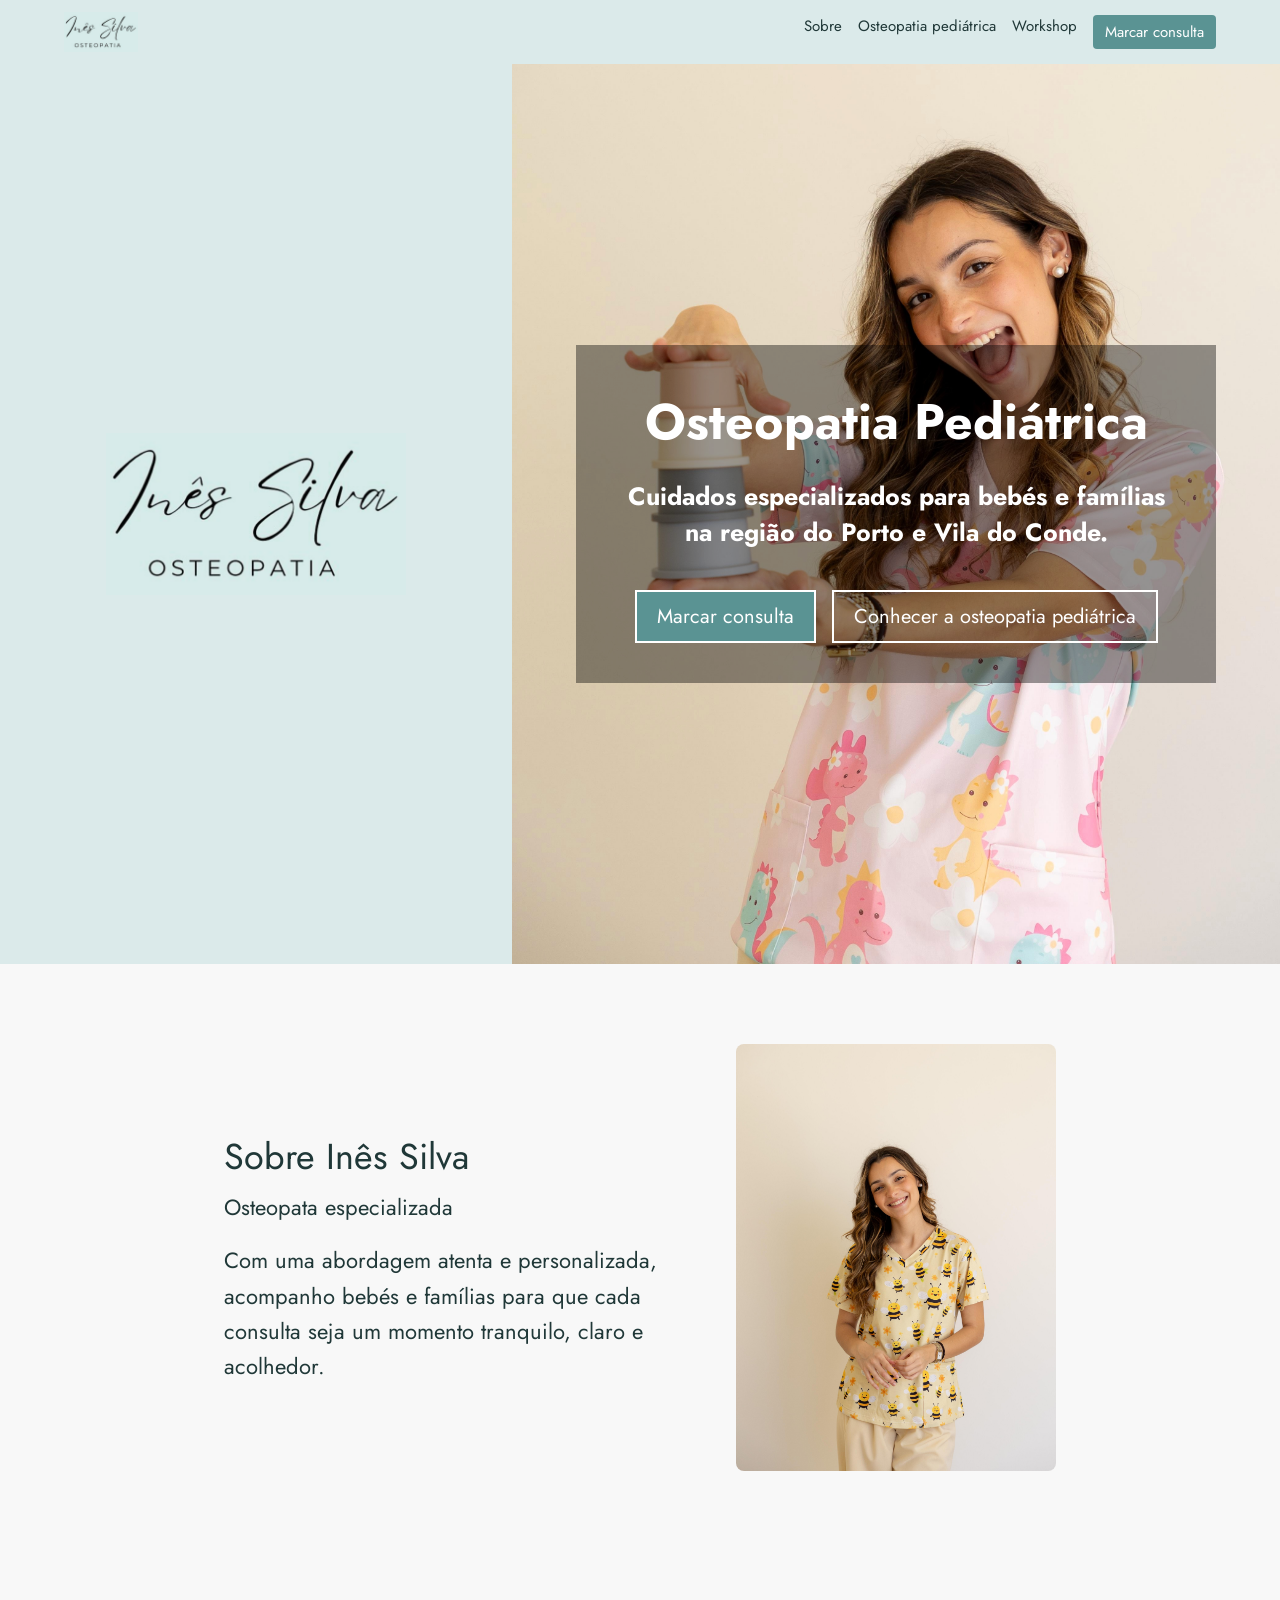
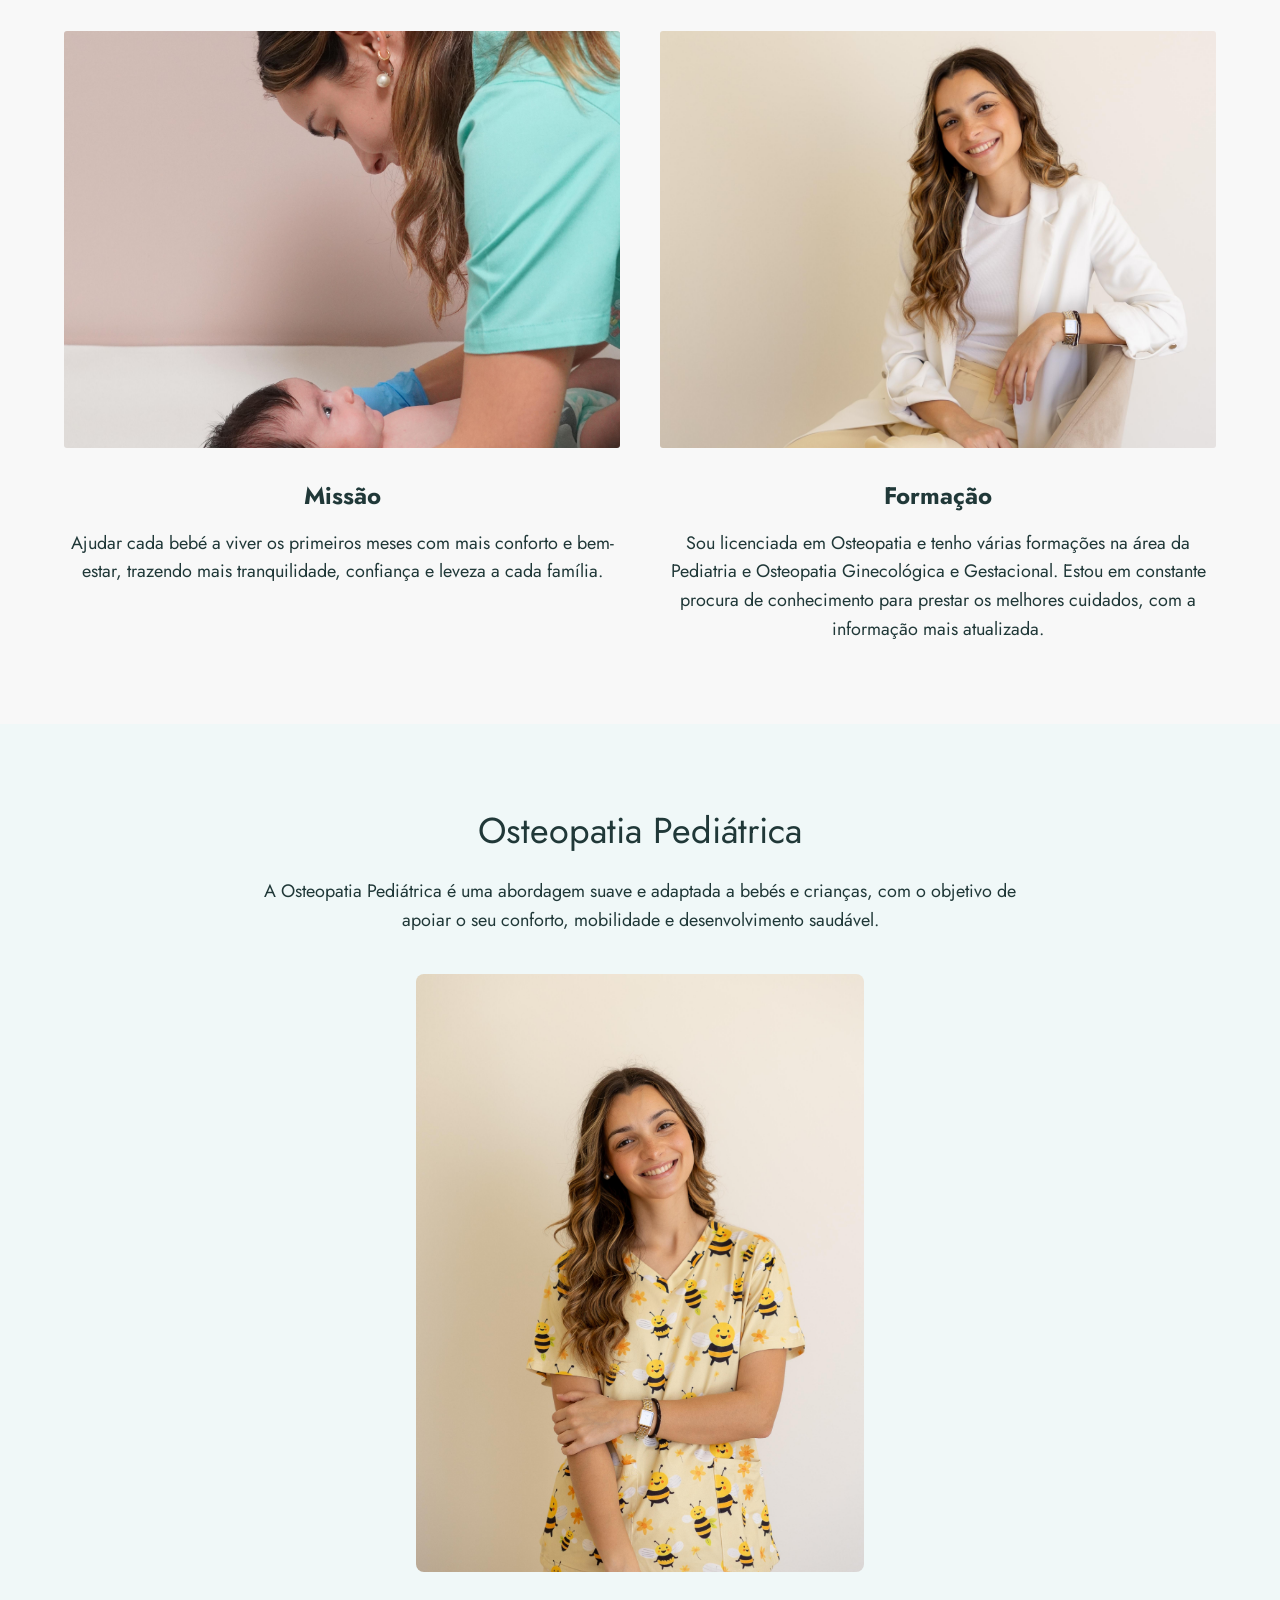
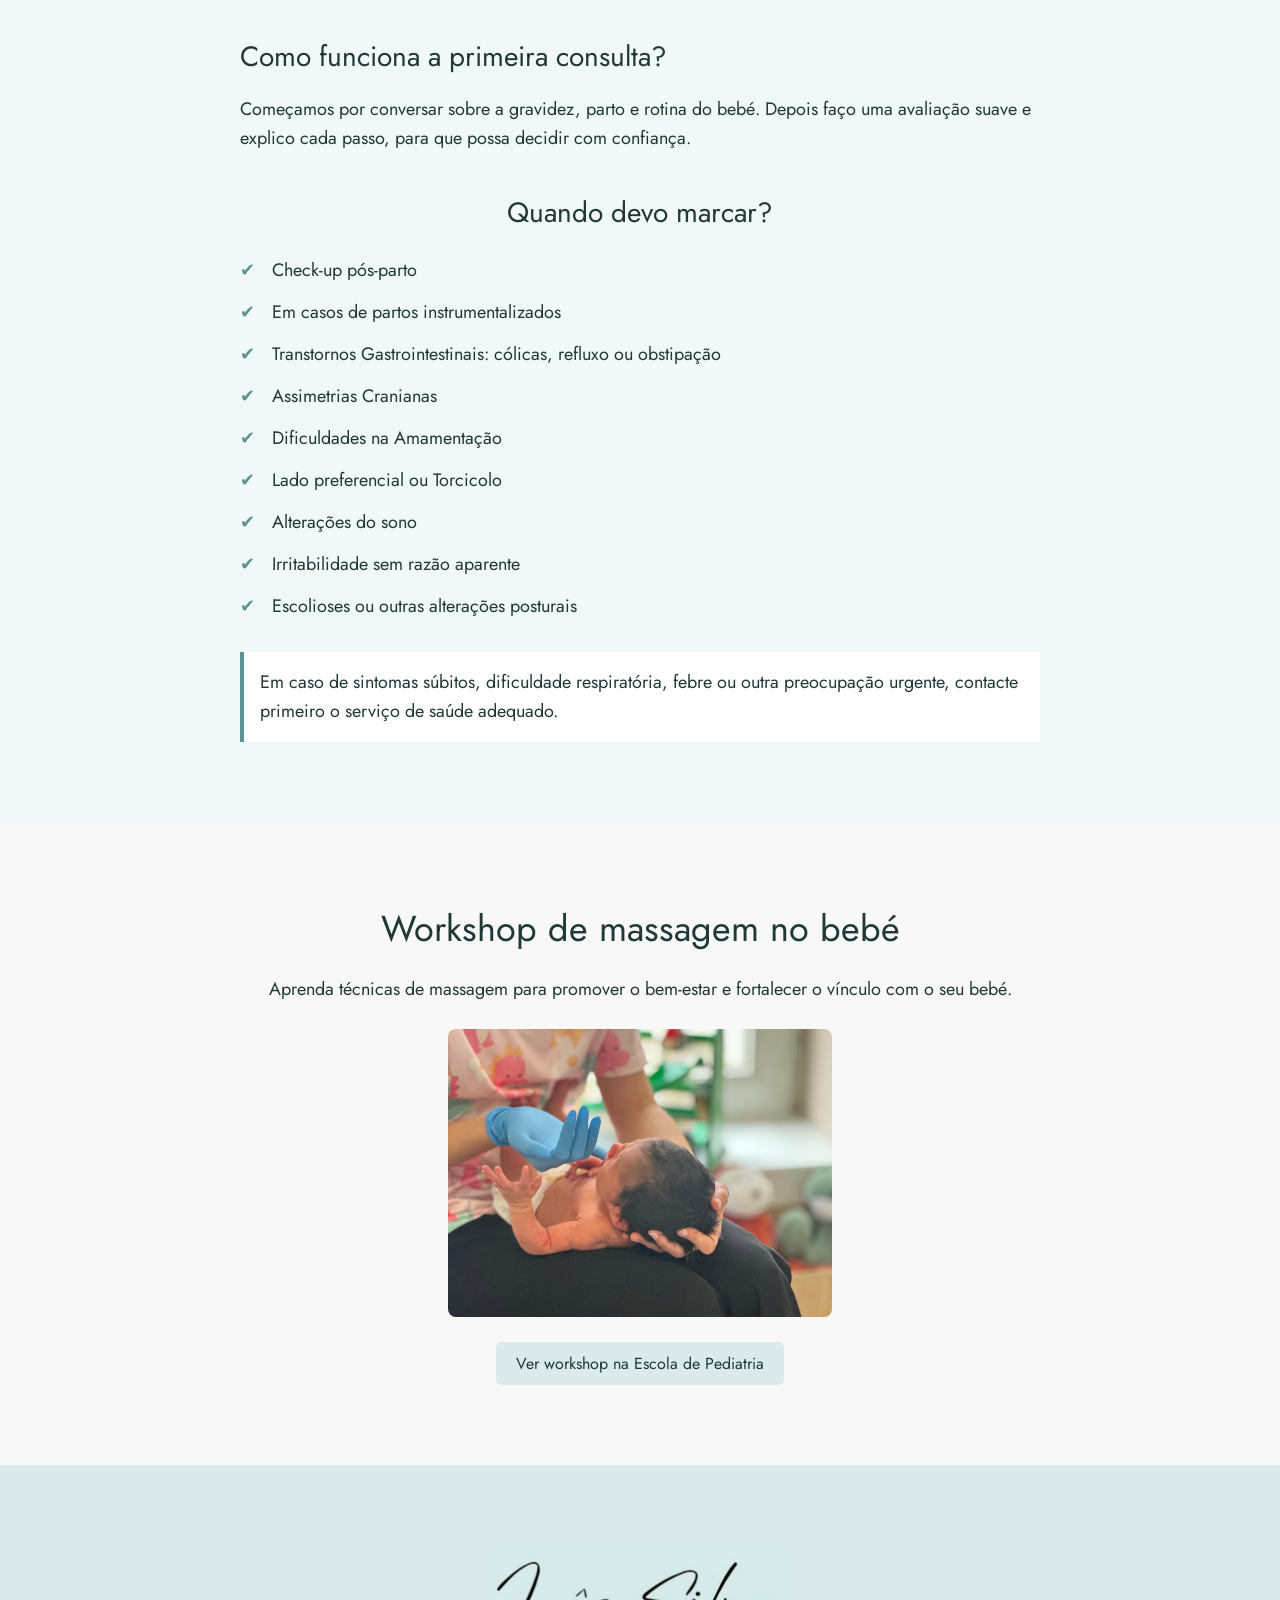
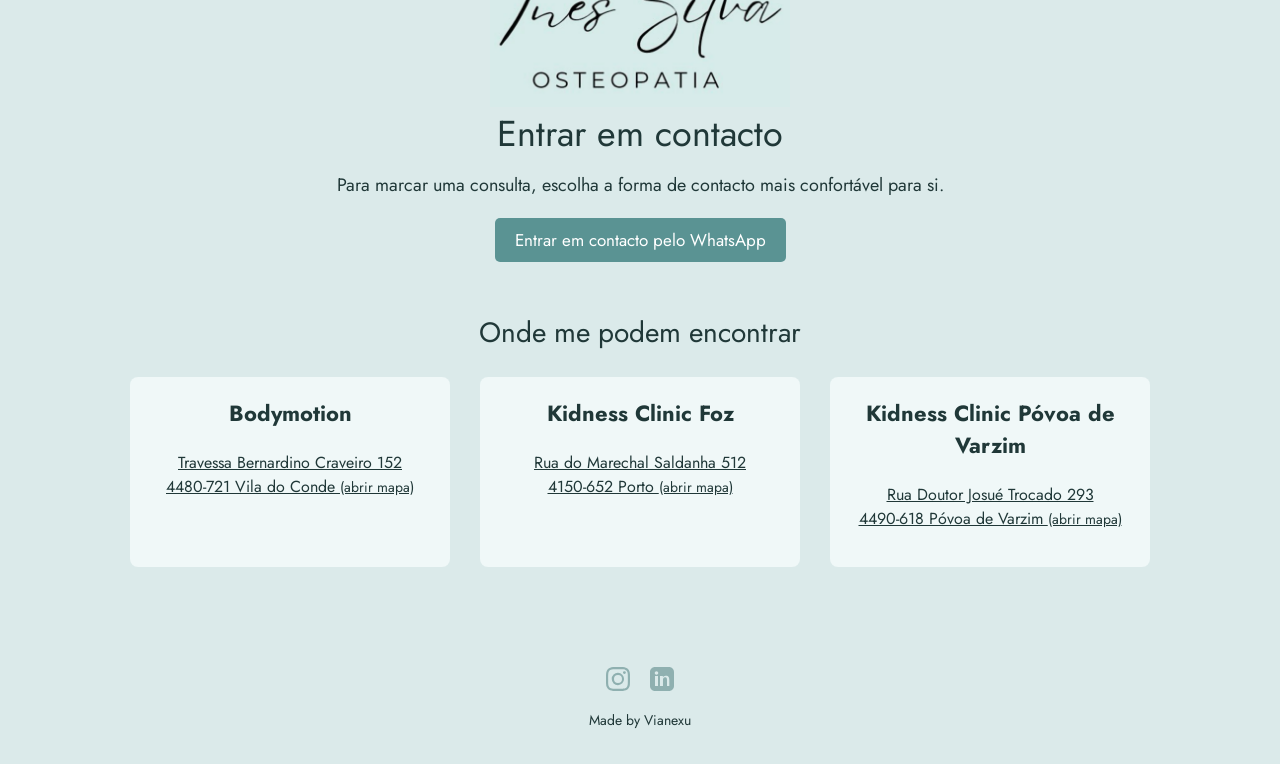
==== commit bf6eef8d: "Polish hero image and navigation Co-authored-by: Copilot <223556219+Copilot@users.noreply.github.com" ====
--- a/index.html
+++ b/index.html
@@ -116,7 +116,7 @@
       <h2>Workshop de massagem no bebé</h2>
       <p>Aprenda técnicas de massagem para promover o bem-estar e fortalecer o vínculo com o seu bebé.</p>
       <img class="content-photo workshop-photo" src="assets/images/Ines-baby-pic2.jpeg" alt="Inês Silva num ambiente infantil">
-      <a href="https://escolapediatria.pt/curso/massagem-bebe/" target="_blank" rel="noopener noreferrer">Ver workshop na Escola de Pediatria <span class="external-label">(abre num novo separador)</span></a>
+      <a href="https://escolapediatria.pt/curso/massagem-bebe/" target="_blank" rel="noopener noreferrer">Ver workshop na Escola de Pediatria</a>
     </div>
     <div id="contact">
       <img class="logo" src="assets/images/inesosteologo.png" alt="Ines Osteopata Logo">
@@ -140,8 +140,6 @@
       </div>
     </div>
   </main>
-
-    <a class="back-to-top" href="#top" aria-label="Voltar ao início">↑ <span>Voltar ao topo</span></a>
 
     <footer>
       <div class="social-icons">
--- a/style.css
+++ b/style.css
@@ -49,8 +49,7 @@
   justify-content: space-between;
   gap: 1rem;
   padding: 0.75rem var(--page-gutter);
-  background: #fff;
-  box-shadow: 0 2px 8px #2038381f;
+  background: var(--accent);
   width: 100%;
 }
 
@@ -115,7 +114,7 @@
 
 #imagelanding {
   min-height: clamp(25rem, 65svh, 42rem);
-  background: url(assets/images/Ines-teaser-pic.jpeg) center 70% / cover;
+  background: url("assets/images/Ines-teaser-pic.jpeg?v=1.3") center 70% / cover;
 }
 
 .int {
@@ -482,28 +481,6 @@
   outline-offset: 3px;
 }
 
-.back-to-top {
-  position: fixed;
-  right: 1rem;
-  bottom: 1rem;
-  z-index: 10;
-  display: inline-flex;
-  align-items: center;
-  gap: 0.375rem;
-  padding: 0.625rem 0.875rem;
-  border-radius: 999px;
-  background: var(--text-color);
-  box-shadow: 0 2px 8px #20383840;
-  color: #fff;
-  font-size: 0.875rem;
-  text-decoration: none;
-}
-
-.back-to-top:hover,
-.back-to-top:focus-visible {
-  background: #5a9393;
-}
-
 @media (prefers-reduced-motion: reduce) {
   *,
   *::before,
@@ -542,9 +519,6 @@
       scroll-margin-top: 9.5rem;
     }
 
-    .back-to-top span {
-      display: none;
-    }
   }
 
   #title,
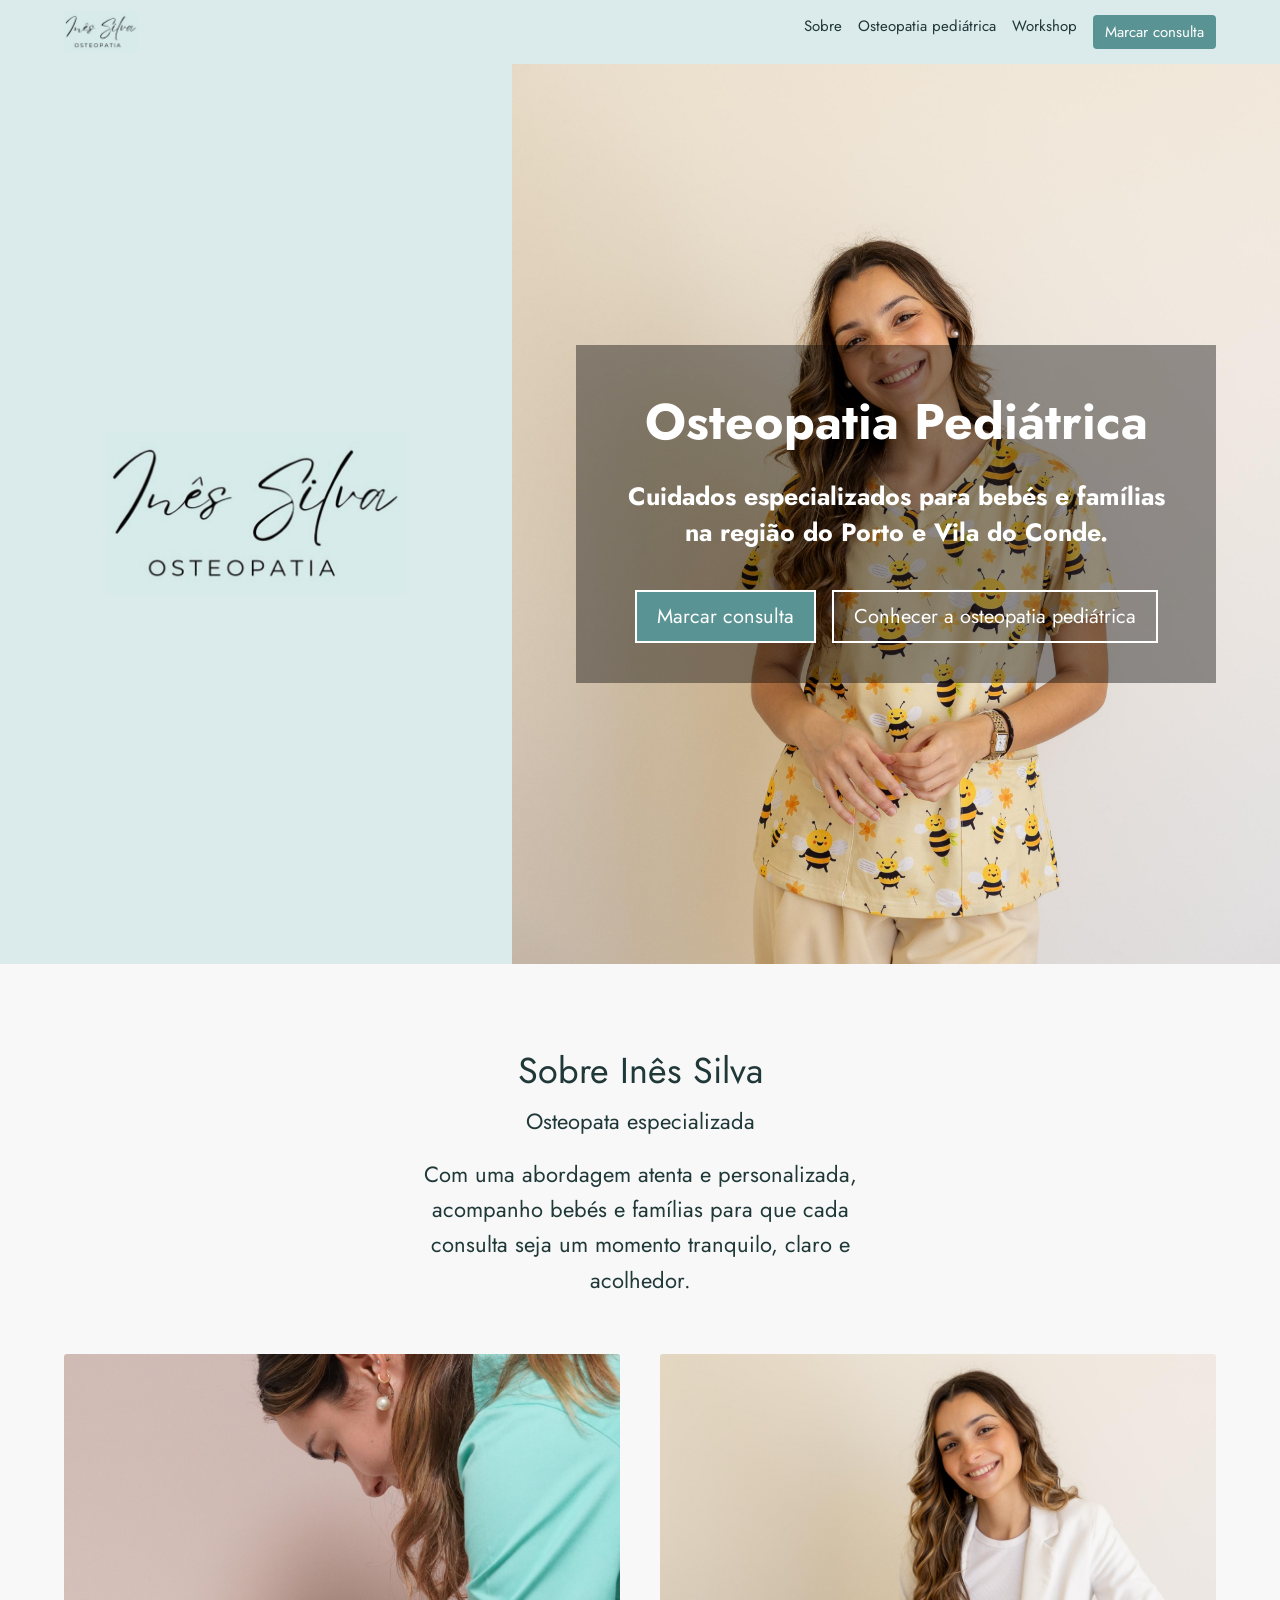
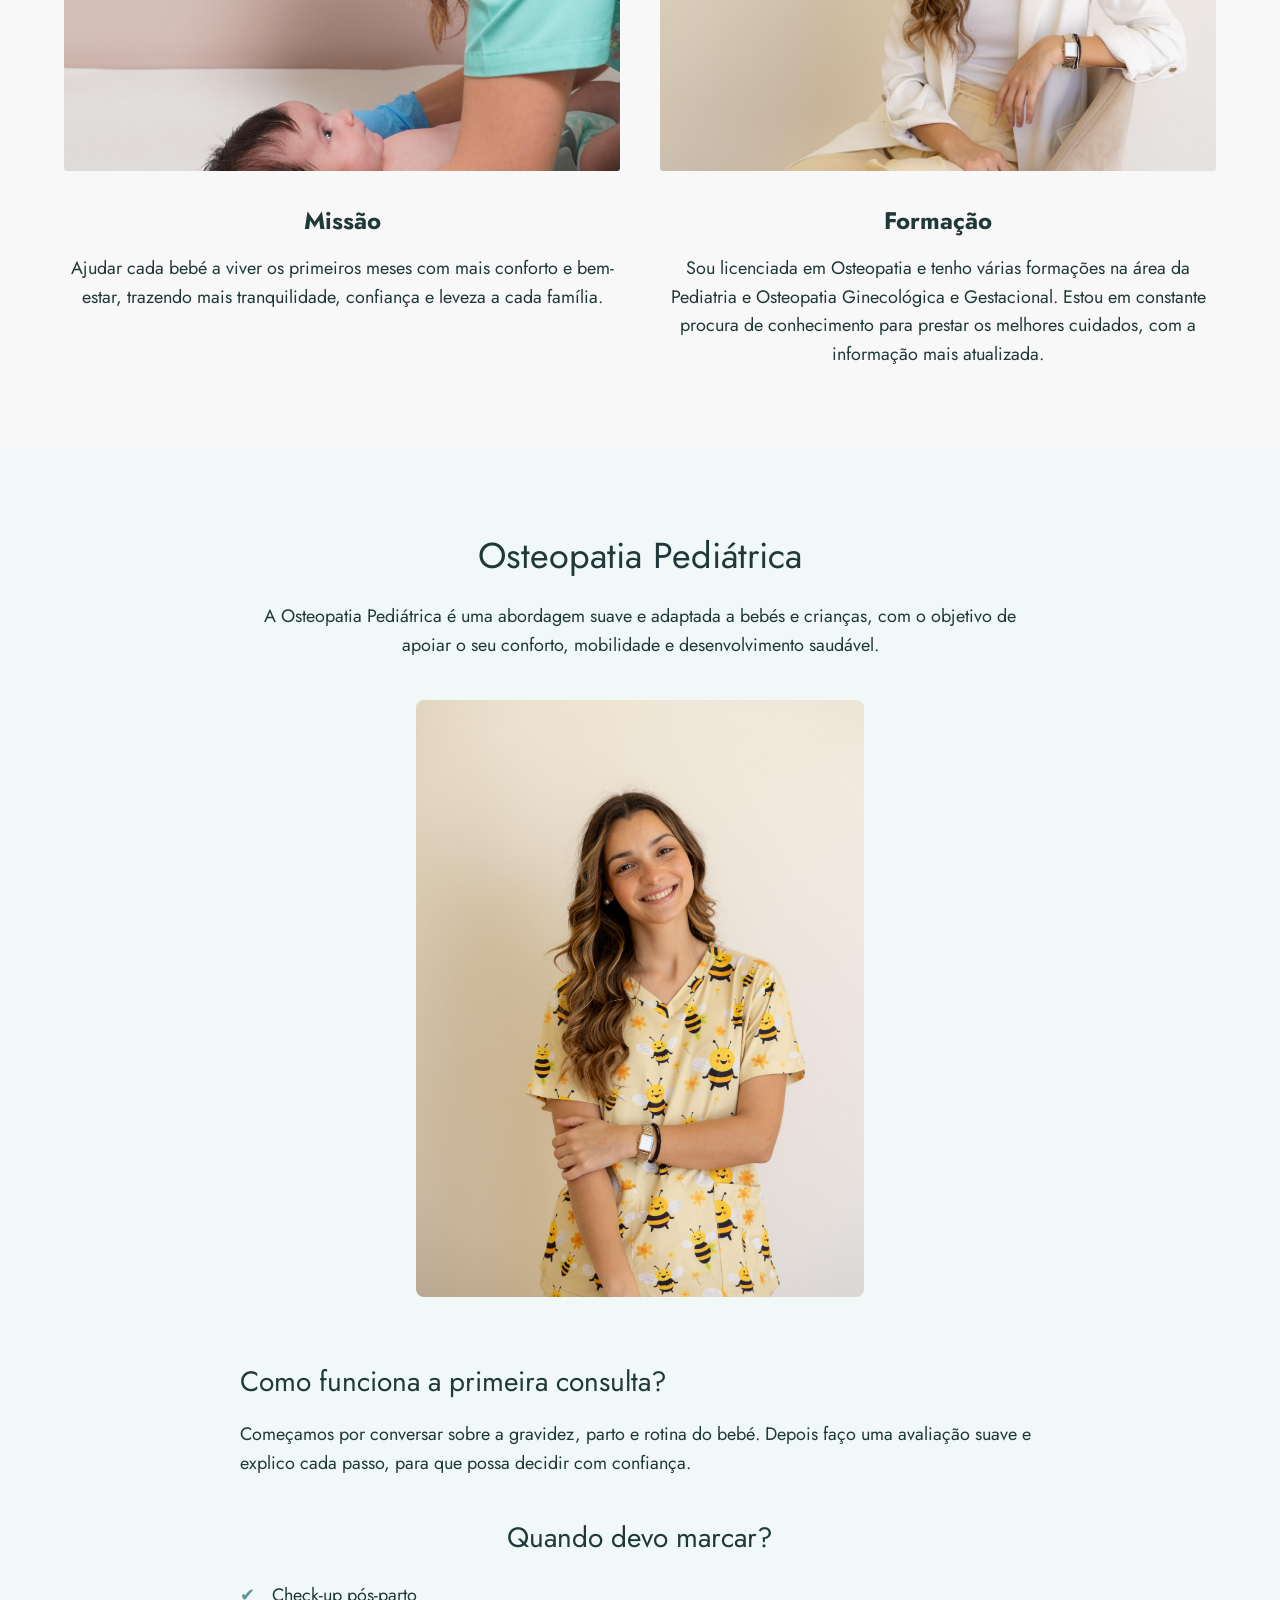
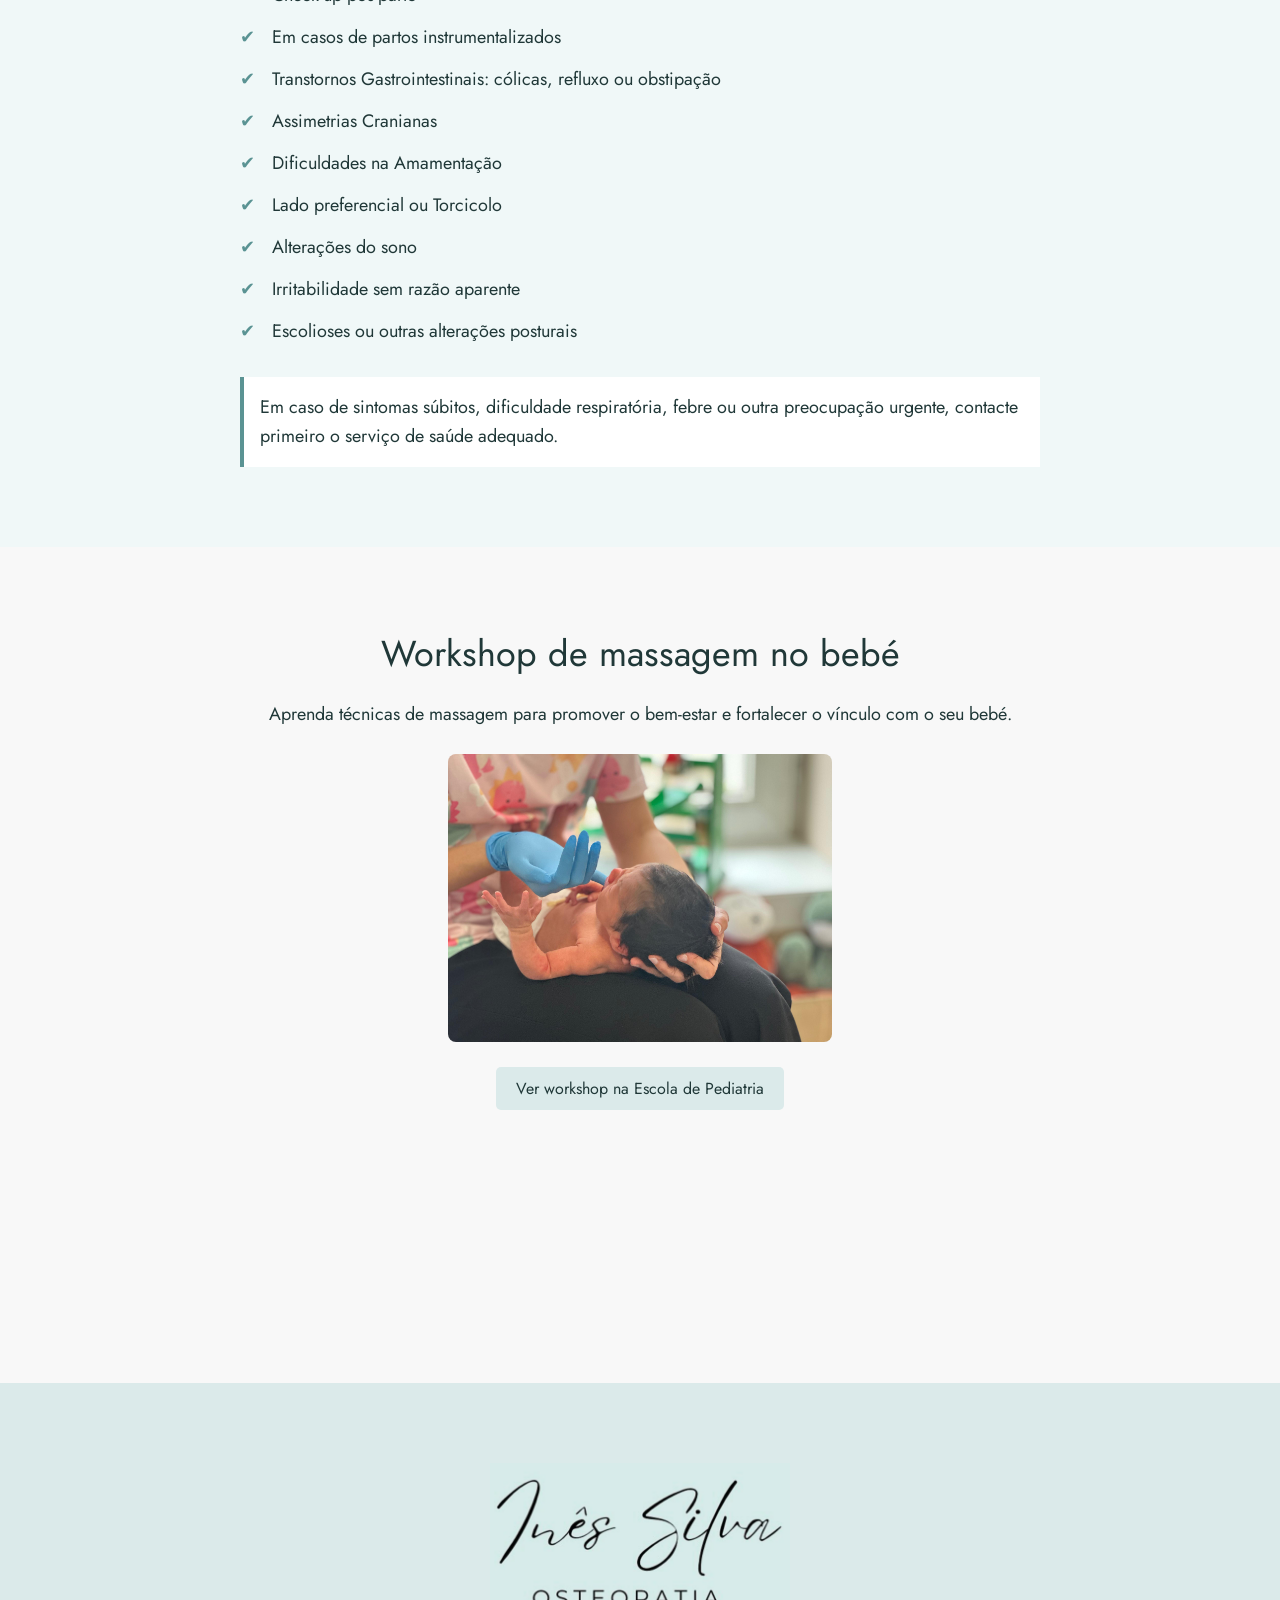
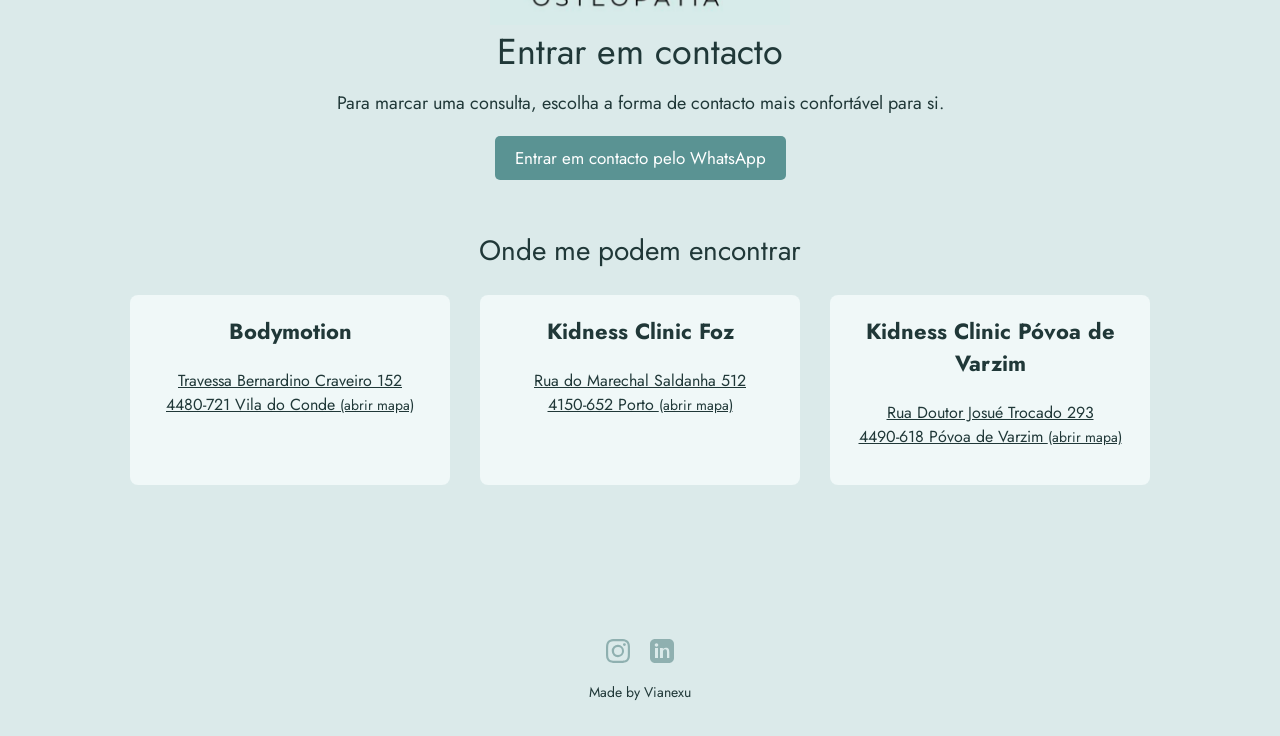
==== commit 1231aa23: "Group about content into full-page section Co-authored-by: Copilot <223556219+Copilot@users.noreply." ====
--- a/index.html
+++ b/index.html
@@ -62,28 +62,27 @@
   </div>
 
   <main id="main-content">
-  <div id="about">
+  <section id="about">
     <div class="about-content">
       <div class="about-copy">
         <h2>Sobre Inês Silva</h2>
         <p class="about-role">Osteopata especializada</p>
         <p>Com uma abordagem atenta e personalizada, acompanho bebés e famílias para que cada consulta seja um momento tranquilo, claro e acolhedor.</p>
       </div>
-      <img class="content-photo about-photo" src="assets/images/Ines-profile-pic2.jpeg" alt="Inês Silva, osteopata especializada">
     </div>
-  </div>
-  <div class="threecolumncontainer">
-    <div class="column">
-      <img class="columnimagecontainer mission-photo" src="assets/images/Ines-baby-pic.jpeg" alt="Inês Silva, osteopata pediátrica">
-      <h2>Missão</h2>
-      <p>Ajudar cada bebé a viver os primeiros meses com mais conforto e bem-estar, trazendo mais tranquilidade, confiança e leveza a cada família.</p>
+    <div class="about-highlights">
+      <div class="column">
+        <img class="columnimagecontainer mission-photo" src="assets/images/Ines-baby-pic.jpeg" alt="Inês Silva, osteopata pediátrica">
+        <h3>Missão</h3>
+        <p>Ajudar cada bebé a viver os primeiros meses com mais conforto e bem-estar, trazendo mais tranquilidade, confiança e leveza a cada família.</p>
       </div>
       <div class="column">
         <img class="columnimagecontainer training-photo" src="assets/images/Ines-profile-pic.jpeg" alt="Inês Silva">
-        <h2>Formação</h2>
+        <h3>Formação</h3>
         <p>Sou licenciada em Osteopatia e tenho várias formações na área da Pediatria e Osteopatia Ginecológica e Gestacional. Estou em constante procura de conhecimento para prestar os melhores cuidados, com a informação mais atualizada.</p>
       </div>
     </div>
+  </section>
     <div id="pediatrica">
       <div class="section-intro">
         <h2>Osteopatia Pediátrica</h2>
--- a/style.css
+++ b/style.css
@@ -114,7 +114,7 @@
 
 #imagelanding {
   min-height: clamp(25rem, 65svh, 42rem);
-  background: url("assets/images/Ines-teaser-pic.jpeg?v=1.3") center 70% / cover;
+  background: url("assets/images/Ines-profile-pic2.jpeg?v=1.1") center 55% / cover;
 }
 
 .int {
@@ -180,22 +180,25 @@
 }
 
 #about,
-.threecolumncontainer,
 #pediatrica,
 #workshop,
 #contact {
+  min-height: calc(100svh - 4rem);
   padding: var(--section-space) var(--page-gutter);
   scroll-margin-top: 4.5rem;
   text-align: center;
 }
 
 #about,
-.threecolumncontainer,
 #workshop {
   background: #f8f8f8;
 }
 
 #about {
+  display: flex;
+  flex-direction: column;
+  justify-content: center;
+  gap: clamp(2rem, 5vw, 3.5rem);
   font-size: clamp(1.125rem, 3vw, 1.375rem);
 }
 
@@ -220,10 +223,6 @@
 }
 
 .about-content {
-  display: flex;
-  flex-direction: column;
-  align-items: center;
-  gap: clamp(1.5rem, 4vw, 3rem);
   max-width: 62rem;
   margin: 0 auto;
 }
@@ -235,12 +234,7 @@
   object-fit: cover;
 }
 
-.about-photo {
-  aspect-ratio: 3 / 4;
-  object-position: center 55%;
-}
-
-.threecolumncontainer {
+.about-highlights {
   display: flex;
   flex-wrap: wrap;
   justify-content: center;
@@ -267,7 +261,7 @@
   object-position: center 42%;
 }
 
-.column h2 {
+.column h3 {
   margin: 1.5rem 0 0;
   font-size: clamp(1.35rem, 3vw, 1.5rem);
 }
@@ -512,10 +506,10 @@
     }
 
     #about,
-    .threecolumncontainer,
     #pediatrica,
     #workshop,
     #contact {
+      min-height: calc(100svh - 9rem);
       scroll-margin-top: 9.5rem;
     }
 
@@ -535,13 +529,7 @@
   }
 
   .about-content {
-    flex-direction: row;
-    justify-content: center;
-    text-align: left;
-  }
-
-  .about-photo {
-    width: min(35%, 20rem);
+    text-align: center;
   }
 }
 
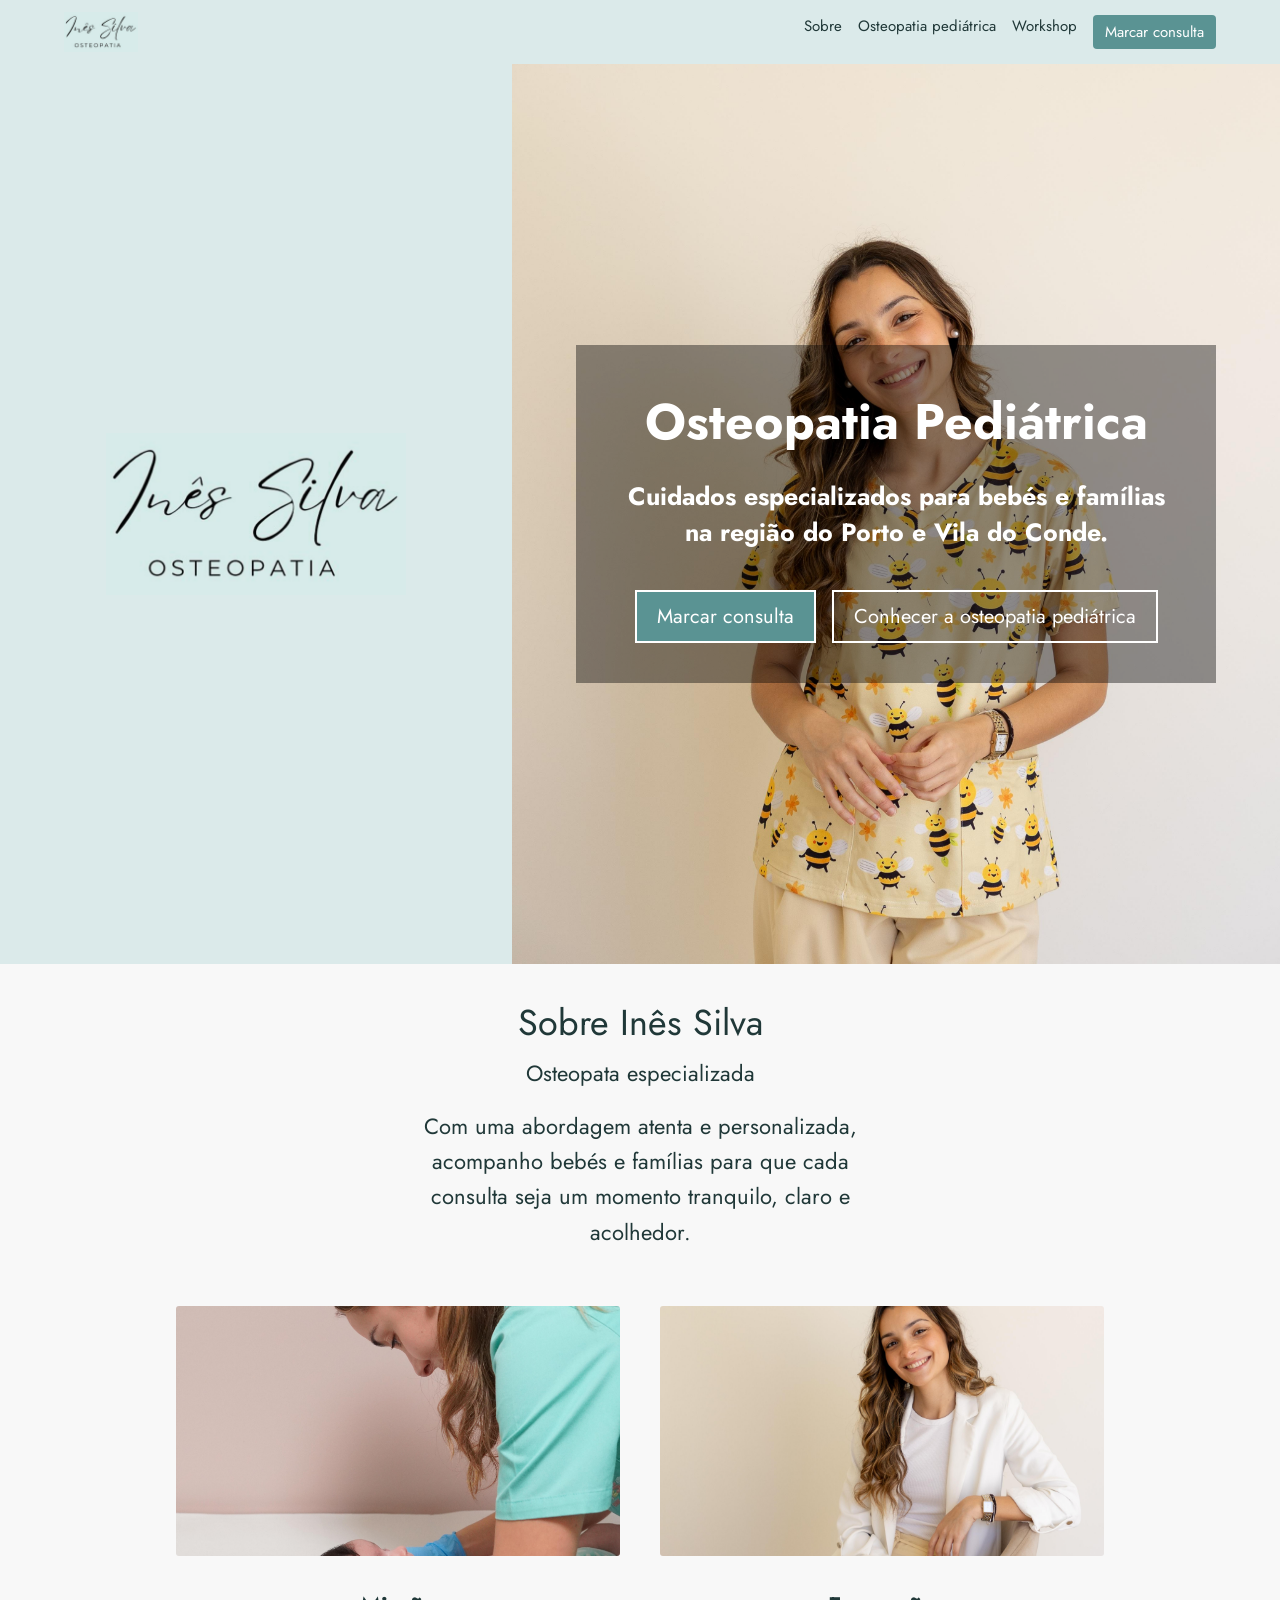
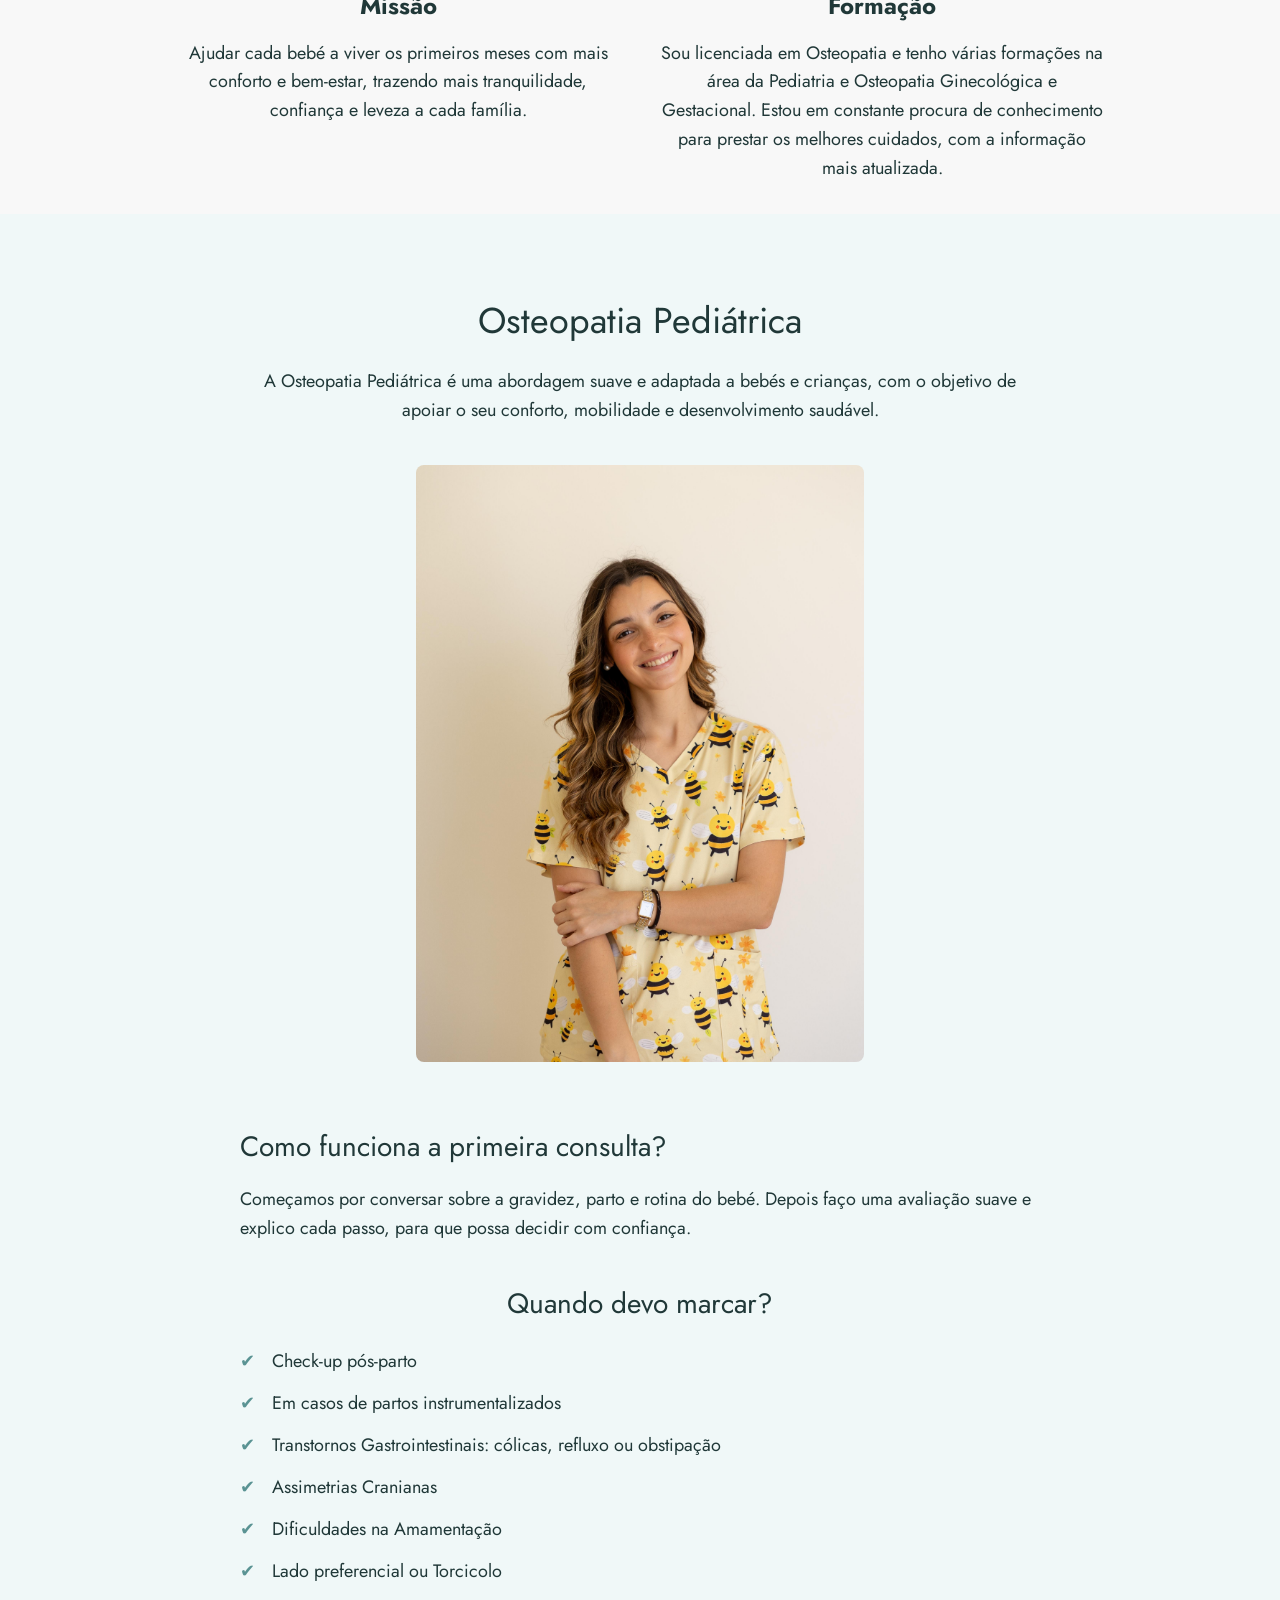
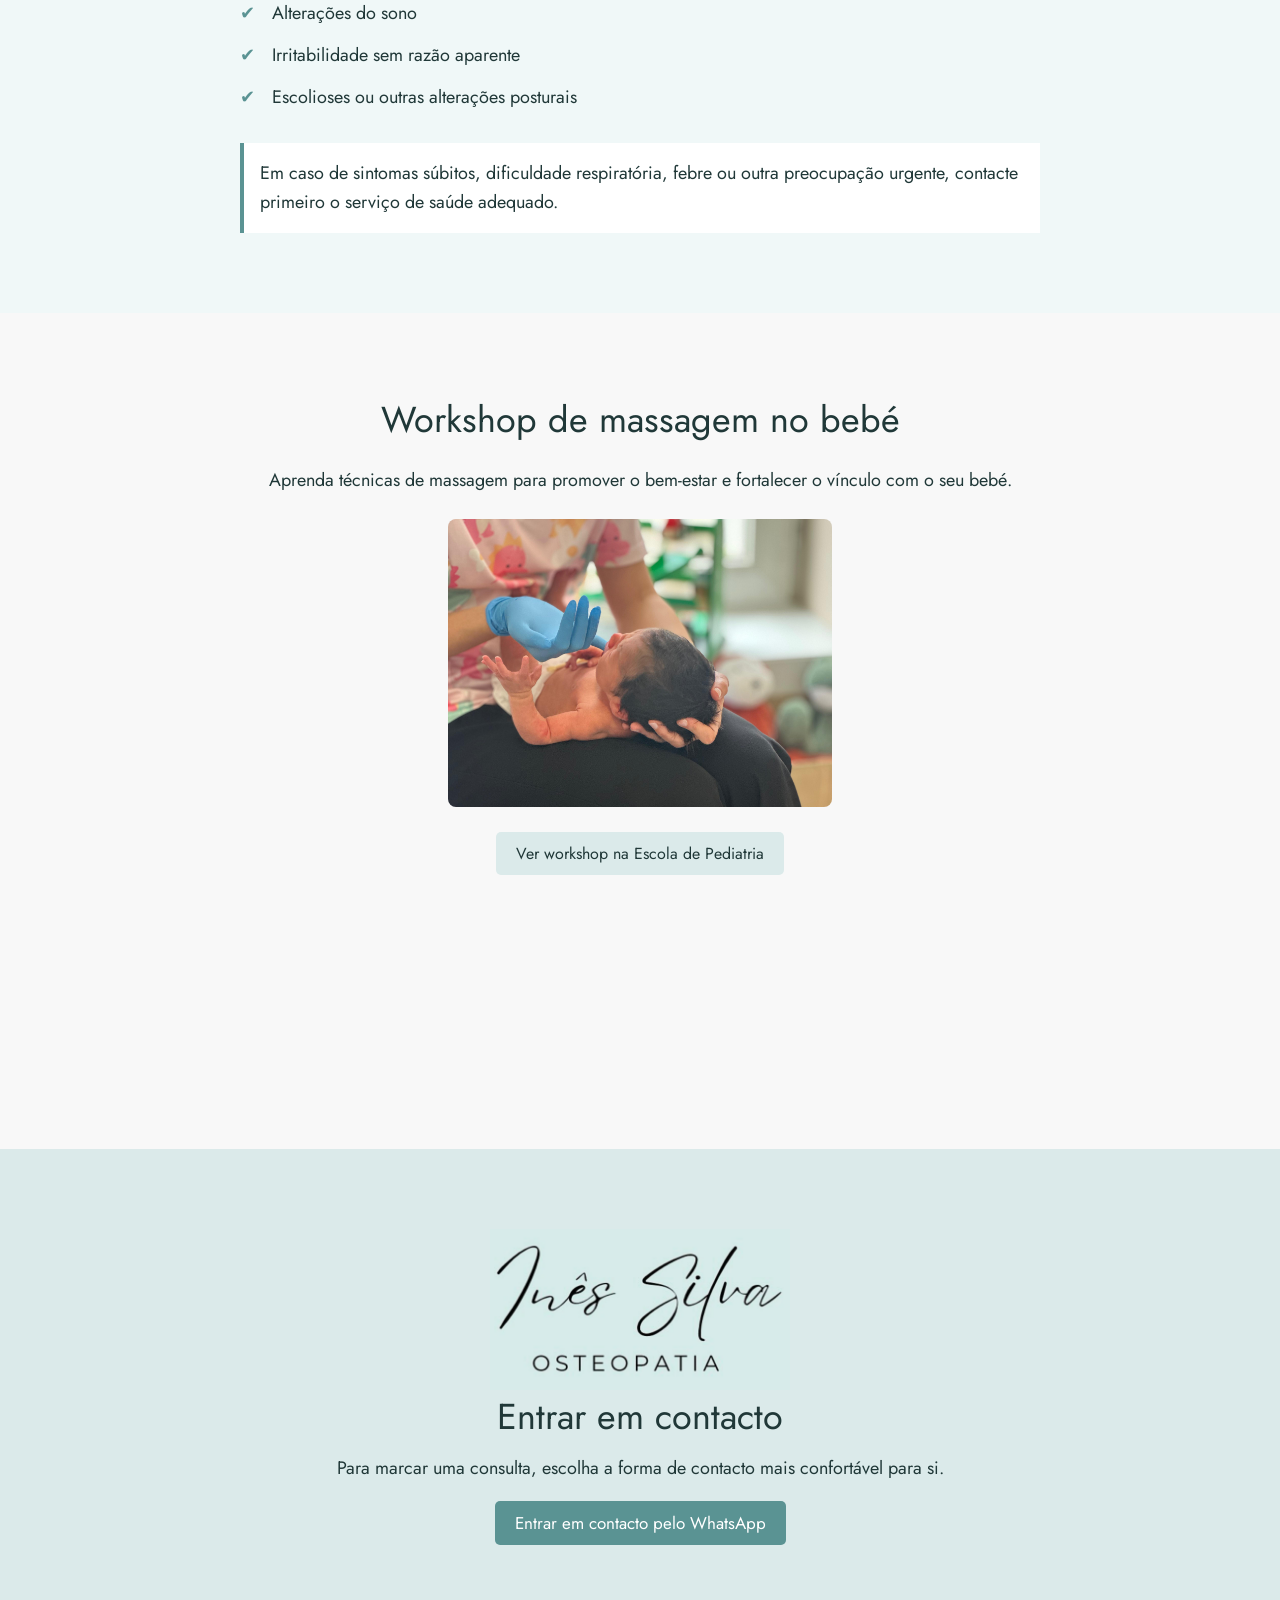
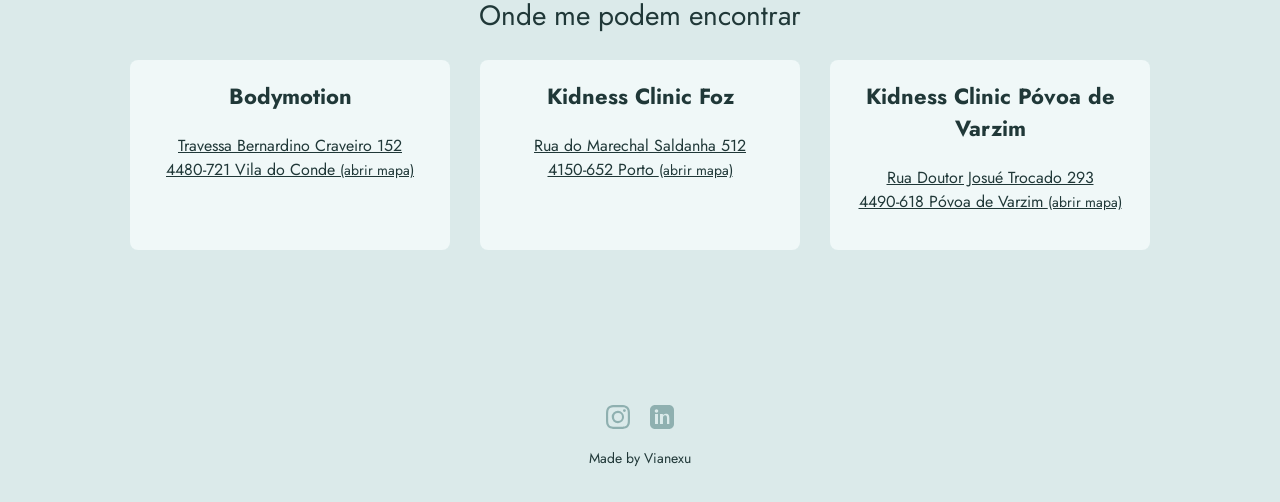
==== commit 89110495: "Address responsive UX audit findings Co-authored-by: Copilot <223556219+Copilot@users.noreply.github" ====
--- a/index.html
+++ b/index.html
@@ -10,7 +10,6 @@
 
           gtag('config', 'G-R0EE7J2ZZ1');
         </script>
-        <script id="Cookiebot" src="https://consent.cookiebot.com/uc.js" data-cbid="4398b777-5034-46cb-8dd5-744858eee3b1" type="text/javascript" async></script>
         <meta charset="UTF-8" />
         <meta name="viewport" content="width=device-width, initial-scale=1.0" />
         <link rel="icon" type="image/png" sizes="16x16" href="assets/images/favicon/favicon_16x16.png">
@@ -34,7 +33,8 @@
     <a class="brand-link" href="#top" aria-label="Inês Silva Osteopata - início">
       <img class="header-logo" src="assets/images/inesosteologo.png" alt="Inês Silva Osteopata">
     </a>
-    <nav aria-label="Navegação principal">
+    <button class="menu-toggle" type="button" aria-expanded="false" aria-controls="primary-nav">Menu</button>
+    <nav id="primary-nav" aria-label="Navegação principal">
       <a href="#about">Sobre</a>
       <a href="#pediatrica">Osteopatia pediátrica</a>
       <a href="#workshop">Workshop</a>
@@ -151,6 +151,18 @@
       </div>
       <p>Made by Vianexu</p>
     </footer>
+  <script>
+    if (!["localhost", "127.0.0.1"].includes(window.location.hostname)) {
+      const cookiebot = document.createElement("script");
+      cookiebot.id = "Cookiebot";
+      cookiebot.src = "https://consent.cookiebot.com/uc.js";
+      cookiebot.dataset.cbid = "4398b777-5034-46cb-8dd5-744858eee3b1";
+      cookiebot.type = "text/javascript";
+      cookiebot.async = true;
+      document.head.append(cookiebot);
+    }
+  </script>
+  <script src="index.js?v=1.2"></script>
   <script type="application/ld+json">
     {
   "@context": "https://schema.org",
--- a/style.css
+++ b/style.css
@@ -87,11 +87,36 @@
   font-size: 0.9375rem;
 }
 
+.site-header nav a:hover,
+.site-header nav a:focus-visible {
+  color: #5a9393;
+  text-decoration: underline;
+  text-underline-offset: 0.25rem;
+}
+
 .site-header .nav-contact {
   padding: 0.35rem 0.75rem;
   border-radius: 4px;
   background: #5a9393;
   color: #fff;
+}
+
+.site-header .nav-contact:hover,
+.site-header .nav-contact:focus-visible {
+  background: var(--text-color);
+  color: #fff;
+  text-decoration: none;
+}
+
+.menu-toggle {
+  display: none;
+  padding: 0.5rem 0.75rem;
+  border: 1px solid var(--text-color);
+  border-radius: 4px;
+  background: transparent;
+  color: var(--text-color);
+  font: inherit;
+  cursor: pointer;
 }
 
 .landing-container {
@@ -199,6 +224,8 @@
   flex-direction: column;
   justify-content: center;
   gap: clamp(2rem, 5vw, 3.5rem);
+  padding-top: 2rem;
+  padding-bottom: 2rem;
   font-size: clamp(1.125rem, 3vw, 1.375rem);
 }
 
@@ -235,20 +262,21 @@
 }
 
 .about-highlights {
-  display: flex;
-  flex-wrap: wrap;
-  justify-content: center;
+  display: grid;
+  grid-template-columns: repeat(2, minmax(0, 1fr));
   gap: clamp(1.5rem, 4vw, 2.5rem);
+  width: 100%;
+  max-width: 58rem;
+  margin: 0 auto;
 }
 
 .column {
-  flex: 1 1 17.5rem;
-  width: min(100%, 24rem);
+  min-width: 0;
 }
 
 .columnimagecontainer {
   width: 100%;
-  aspect-ratio: 4 / 3;
+  aspect-ratio: 16 / 9;
   border-radius: 3px;
   object-fit: cover;
 }
@@ -490,31 +518,6 @@
     min-height: 100svh;
   }
 
-  @media (max-width: 40rem) {
-    .site-header {
-      align-items: flex-start;
-      flex-direction: column;
-    }
-
-    .site-header nav {
-      justify-content: flex-start;
-      gap: 0.75rem;
-    }
-
-    #top {
-      height: 9rem;
-    }
-
-    #about,
-    #pediatrica,
-    #workshop,
-    #contact {
-      min-height: calc(100svh - 9rem);
-      scroll-margin-top: 9.5rem;
-    }
-
-  }
-
   #title,
   #imagelanding {
     min-height: 100svh;
@@ -533,6 +536,76 @@
   }
 }
 
+@media (max-width: 40rem) {
+  .site-header {
+    align-items: center;
+    flex-direction: row;
+  }
+
+  .menu-toggle {
+    display: block;
+  }
+
+  .site-header nav {
+    position: absolute;
+    top: 100%;
+    right: 0;
+    left: 0;
+    display: none;
+    flex-direction: column;
+    align-items: stretch;
+    gap: 0;
+    padding: 0.5rem var(--page-gutter) 0.75rem;
+    background: var(--accent);
+    box-shadow: 0 6px 8px #2038381f;
+  }
+
+  .site-header nav.is-open {
+    display: flex;
+  }
+
+  .site-header nav a {
+    padding: 0.75rem 0;
+  }
+
+  .site-header .nav-contact {
+    margin-top: 0.5rem;
+    text-align: center;
+  }
+
+  #about,
+  #pediatrica,
+  #workshop,
+  #contact {
+    min-height: calc(100svh - 4rem);
+    scroll-margin-top: 4.5rem;
+  }
+
+  #title {
+    display: none;
+  }
+
+  #imagelanding {
+    min-height: calc(100svh - 4rem);
+  }
+
+  #about {
+    gap: 1.5rem;
+  }
+
+  .about-highlights {
+    gap: 1rem;
+  }
+
+  .column h3 {
+    margin-top: 0.75rem;
+  }
+
+  .column p {
+    font-size: 0.9375rem;
+  }
+}
+
 @media (max-width: 50rem) and (orientation: landscape) {
   #title {
     min-height: 12rem;
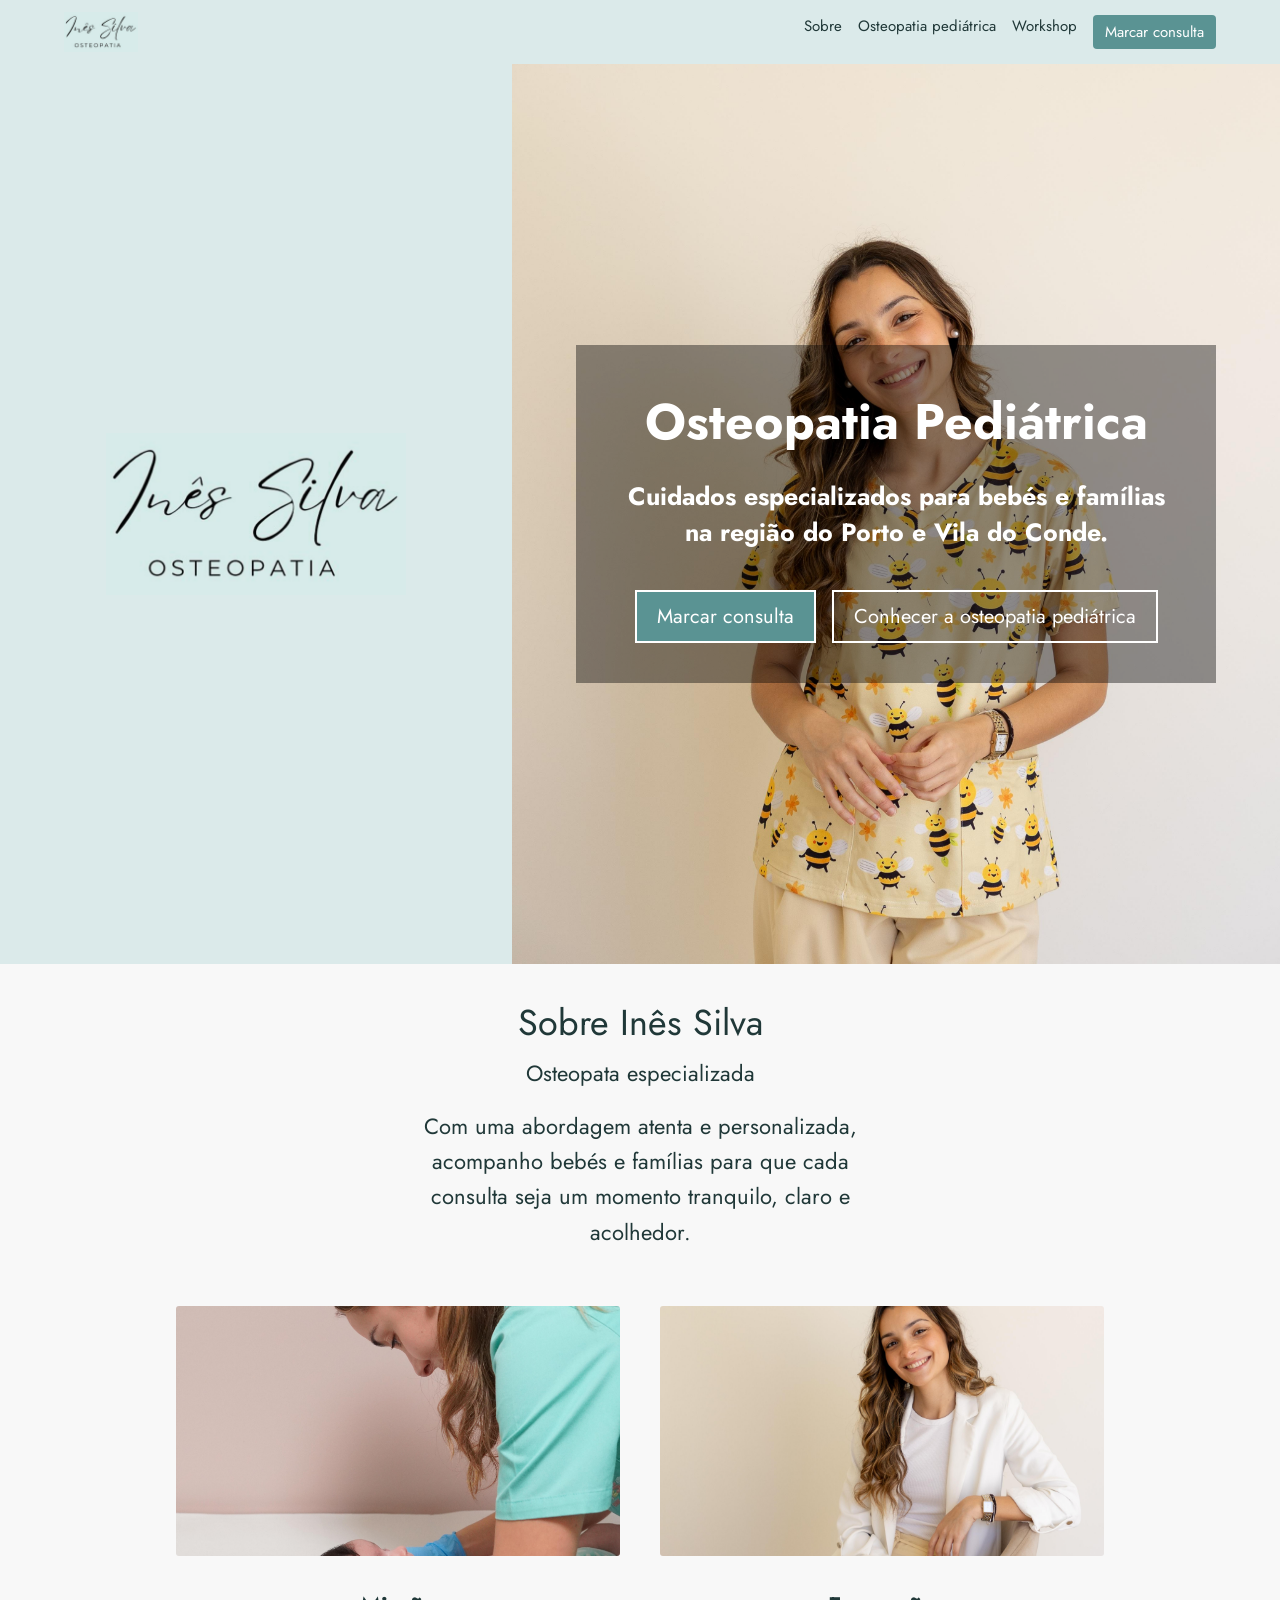
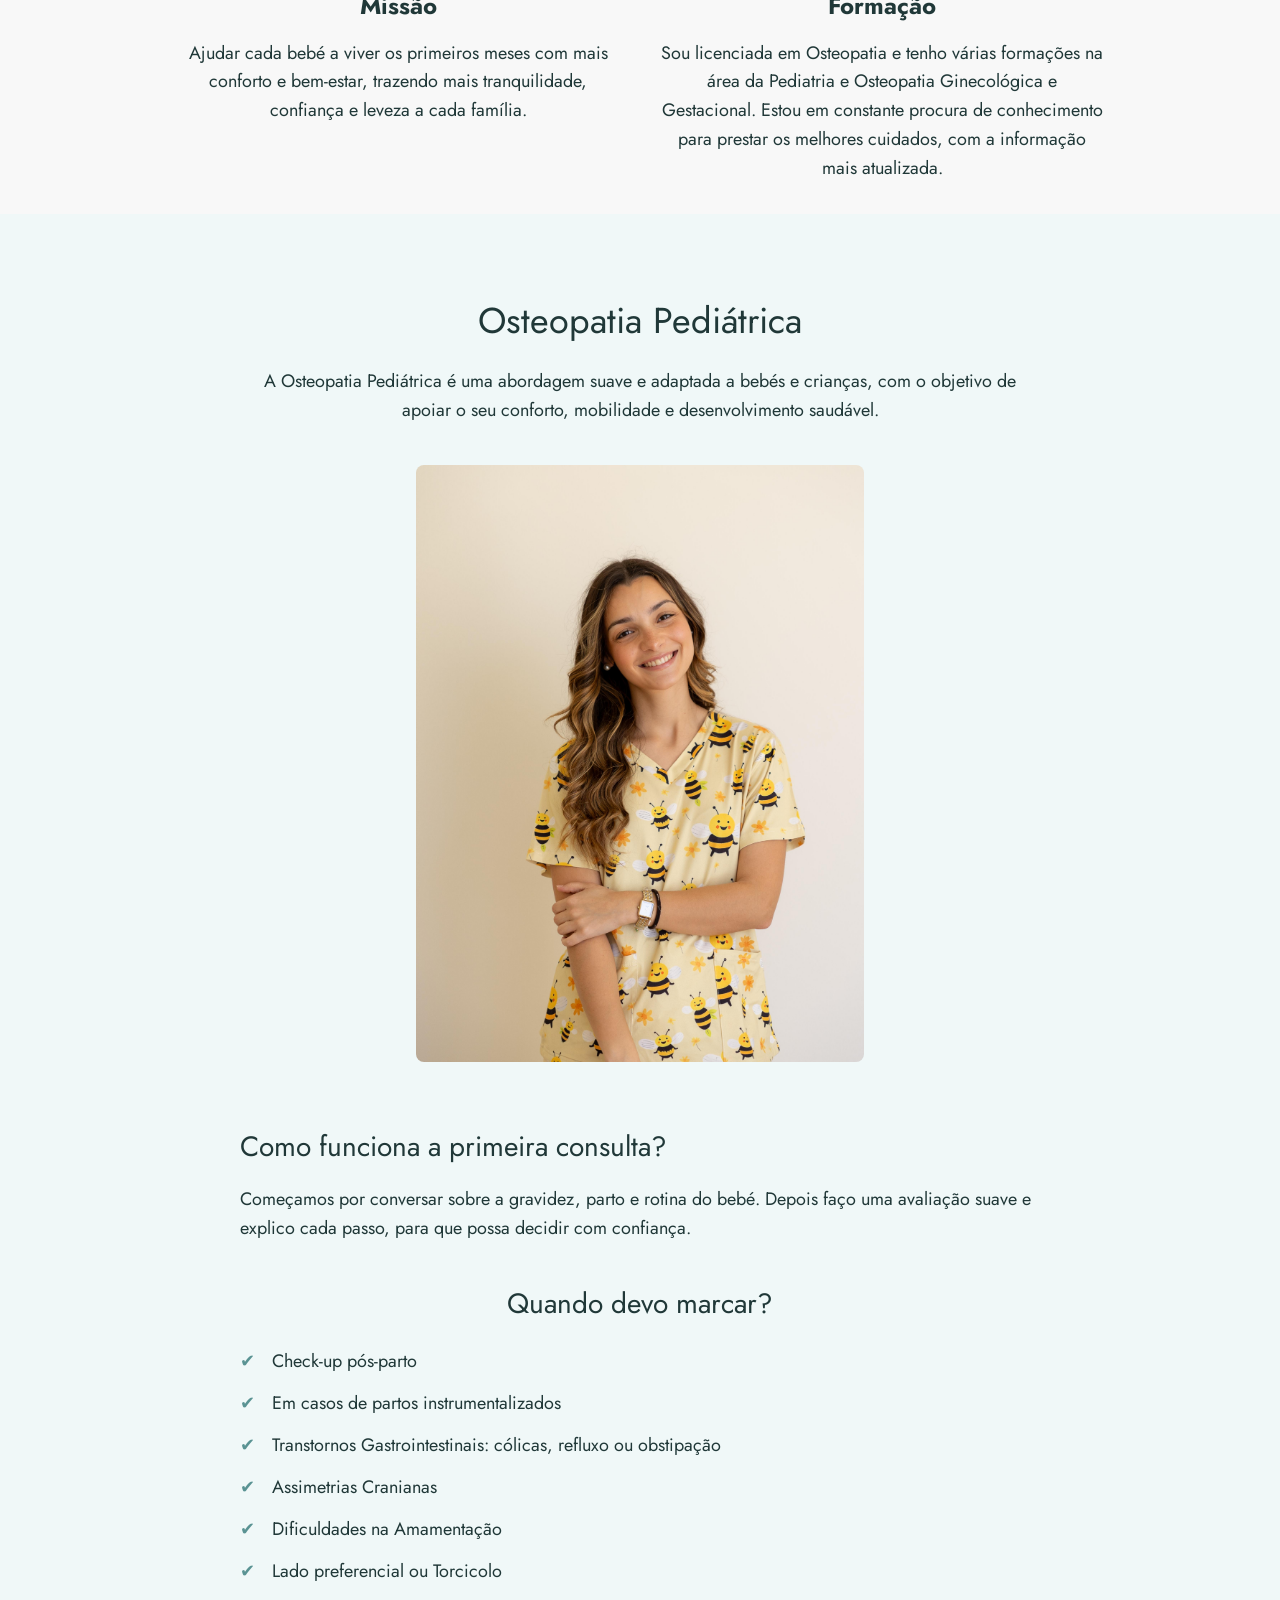
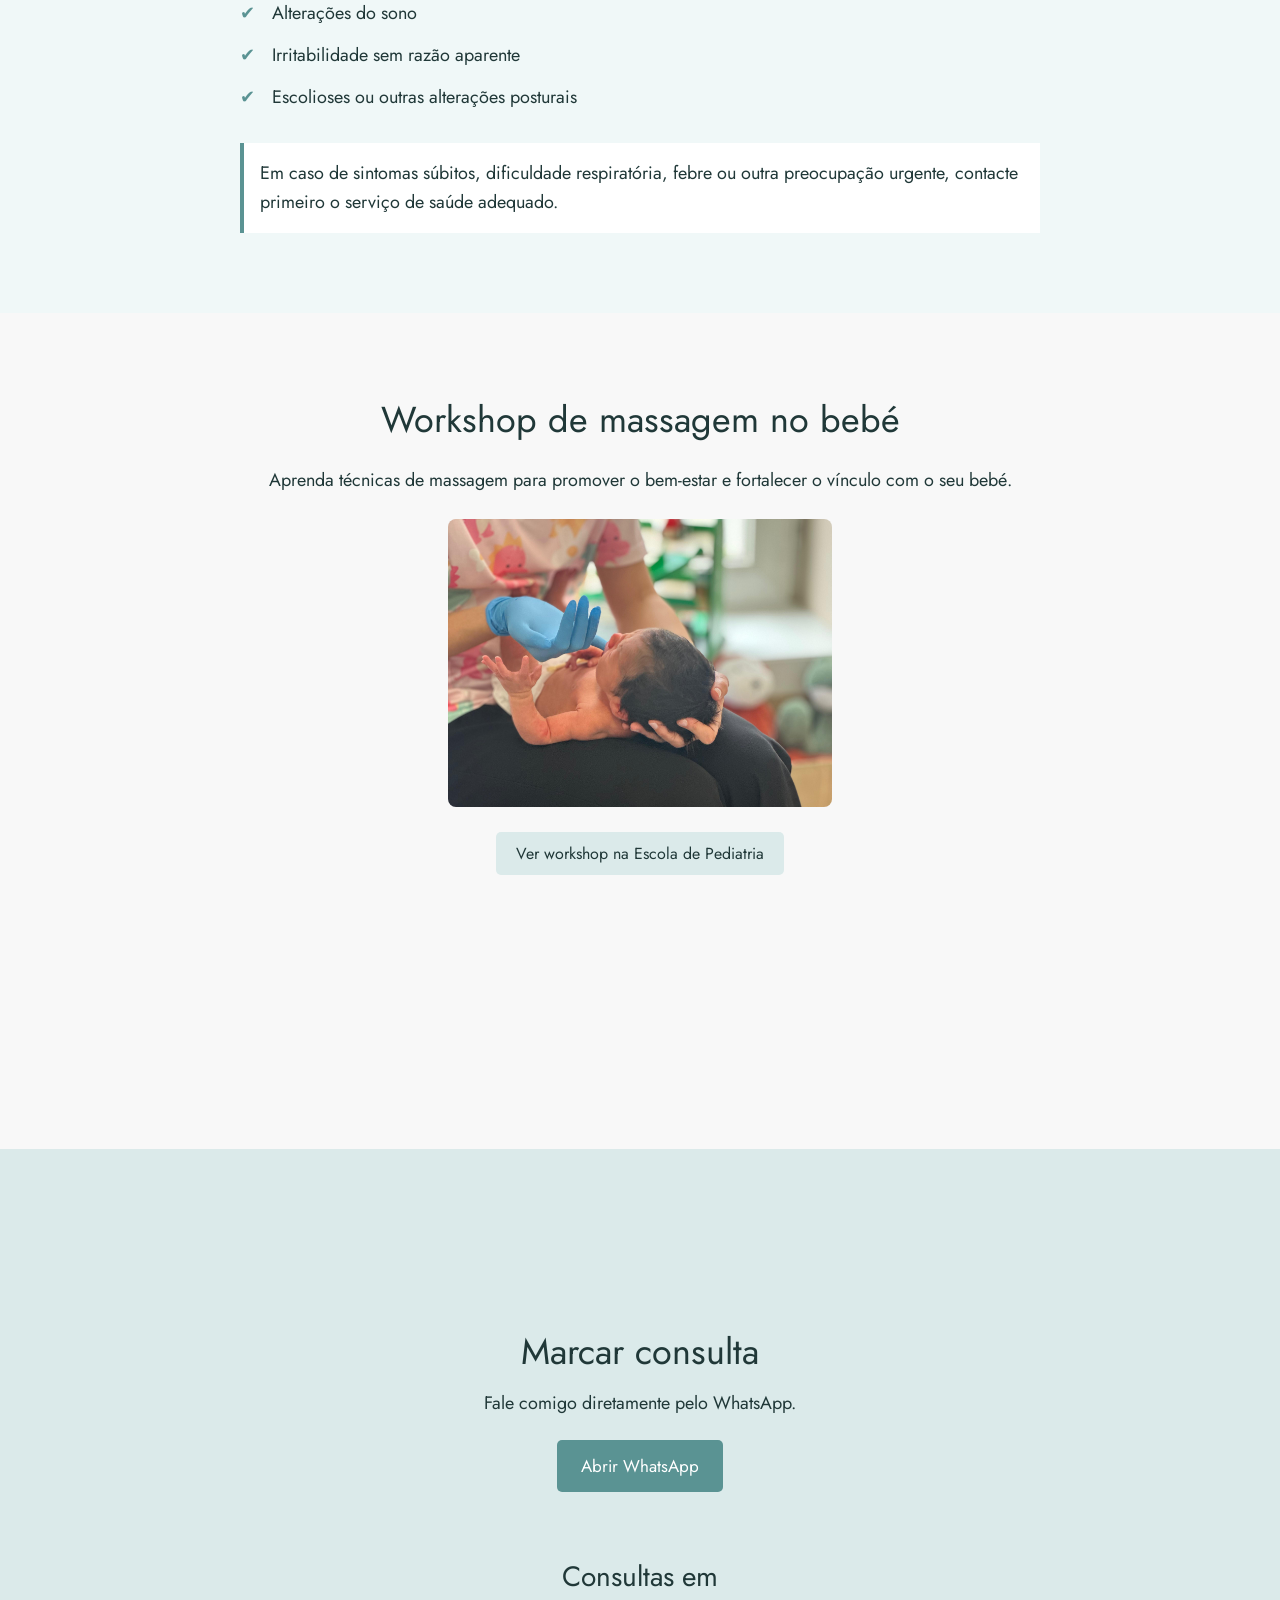
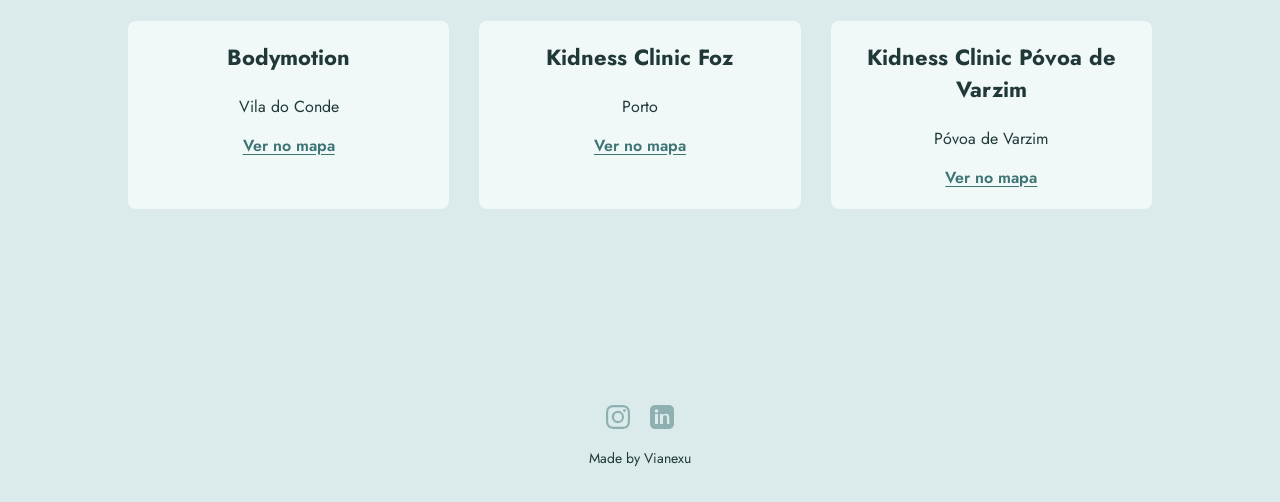
==== commit 8c3c8874: "Simplify appointment section layout Co-authored-by: Copilot <223556219+Copilot@users.noreply.github." ====
--- a/index.html
+++ b/index.html
@@ -33,7 +33,13 @@
     <a class="brand-link" href="#top" aria-label="Inês Silva Osteopata - início">
       <img class="header-logo" src="assets/images/inesosteologo.png" alt="Inês Silva Osteopata">
     </a>
-    <button class="menu-toggle" type="button" aria-expanded="false" aria-controls="primary-nav">Menu</button>
+    <button class="menu-toggle" type="button" aria-expanded="false" aria-controls="primary-nav" aria-label="Abrir menu de navegação">
+      <span class="menu-toggle-icon" aria-hidden="true">
+        <span></span>
+        <span></span>
+        <span></span>
+      </span>
+    </button>
     <nav id="primary-nav" aria-label="Navegação principal">
       <a href="#about">Sobre</a>
       <a href="#pediatrica">Osteopatia pediátrica</a>
@@ -118,24 +124,30 @@
       <a href="https://escolapediatria.pt/curso/massagem-bebe/" target="_blank" rel="noopener noreferrer">Ver workshop na Escola de Pediatria</a>
     </div>
     <div id="contact">
-      <img class="logo" src="assets/images/inesosteologo.png" alt="Ines Osteopata Logo">
-      <h2>Entrar em contacto</h2>
-      <p class="contact-intro">Para marcar uma consulta, escolha a forma de contacto mais confortável para si.</p>
-      <a class="whatsapp-button" href="https://wa.me/351937951232?text=Ol%C3%A1%20In%C3%AAs%2C%20gostaria%20de%20marcar%20uma%20consulta." target="_blank" rel="noopener noreferrer">Entrar em contacto pelo WhatsApp</a>
-      <h3 class="locations-title">Onde me podem encontrar</h3>
+      <div class="contact-cta">
+        <h2>Marcar consulta</h2>
+        <p>Fale comigo diretamente pelo WhatsApp.</p>
+        <a class="whatsapp-button" href="https://wa.me/351937951232?text=Ol%C3%A1%20In%C3%AAs%2C%20gostaria%20de%20marcar%20uma%20consulta." target="_blank" rel="noopener noreferrer">Abrir WhatsApp</a>
+      </div>
+      <div class="contact-locations">
+      <h3 class="locations-title">Consultas em</h3>
       <div class="contact-container">
-        <div class="contact-card">
+        <a class="contact-card" href="https://www.google.com/maps/search/?api=1&amp;query=Travessa+Bernardino+Craveiro+152%2C+4480-721+Vila+do+Conde" target="_blank" rel="noopener noreferrer">
           <h3>Bodymotion</h3>
-          <p><a href="https://www.google.com/maps/search/?api=1&amp;query=Travessa+Bernardino+Craveiro+152%2C+4480-721+Vila+do+Conde" target="_blank" rel="noopener noreferrer">Travessa Bernardino Craveiro 152<br>4480-721 Vila do Conde <span class="external-label">(abrir mapa)</span></a></p>
-        </div>
-        <div class="contact-card">
+          <p>Vila do Conde</p>
+          <span>Ver no mapa</span>
+        </a>
+        <a class="contact-card" href="https://www.google.com/maps/search/?api=1&amp;query=Rua+do+Marechal+Saldanha+512%2C+4150-652+Porto" target="_blank" rel="noopener noreferrer">
           <h3>Kidness Clinic Foz</h3>
-          <p><a href="https://www.google.com/maps/search/?api=1&amp;query=Rua+do+Marechal+Saldanha+512%2C+4150-652+Porto" target="_blank" rel="noopener noreferrer">Rua do Marechal Saldanha 512<br>4150-652 Porto <span class="external-label">(abrir mapa)</span></a></p>
-        </div>
-        <div class="contact-card">
+          <p>Porto</p>
+          <span>Ver no mapa</span>
+        </a>
+        <a class="contact-card" href="https://www.google.com/maps/search/?api=1&amp;query=Rua+Doutor+Josue+Trocado+293%2C+4490-618+Povoa+de+Varzim" target="_blank" rel="noopener noreferrer">
           <h3>Kidness Clinic Póvoa de Varzim</h3>
-          <p><a href="https://www.google.com/maps/search/?api=1&amp;query=Rua+Doutor+Josue+Trocado+293%2C+4490-618+Povoa+de+Varzim" target="_blank" rel="noopener noreferrer">Rua Doutor Josué Trocado 293<br>4490-618 Póvoa de Varzim <span class="external-label">(abrir mapa)</span></a></p>
-        </div>
+          <p>Póvoa de Varzim</p>
+          <span>Ver no mapa</span>
+        </a>
+      </div>
       </div>
     </div>
   </main>
--- a/style.css
+++ b/style.css
@@ -110,13 +110,50 @@
 
 .menu-toggle {
   display: none;
-  padding: 0.5rem 0.75rem;
-  border: 1px solid var(--text-color);
+  align-items: center;
+  justify-content: center;
+  width: 2.75rem;
+  height: 2.75rem;
+  padding: 0;
+  border: 0;
   border-radius: 4px;
   background: transparent;
   color: var(--text-color);
   font: inherit;
   cursor: pointer;
+}
+
+.menu-toggle-icon {
+  display: flex;
+  flex-direction: column;
+  justify-content: space-between;
+  width: 1.25rem;
+  height: 1rem;
+}
+
+.menu-toggle-icon span {
+  display: block;
+  width: 100%;
+  height: 2px;
+  border-radius: 999px;
+  background: currentColor;
+  transition: transform 0.2s ease, opacity 0.2s ease;
+}
+
+.menu-toggle[aria-expanded="true"] .menu-toggle-icon span:first-child {
+  transform: translateY(0.4375rem) rotate(45deg);
+}
+
+.menu-toggle[aria-expanded="true"] .menu-toggle-icon span:nth-child(2) {
+  opacity: 0;
+}
+
+.menu-toggle[aria-expanded="true"] .menu-toggle-icon span:last-child {
+  transform: translateY(-0.4375rem) rotate(-45deg);
+}
+
+.menu-toggle:hover {
+  background: #ffffff66;
 }
 
 .landing-container {
@@ -422,13 +459,25 @@
   background: var(--accent);
 }
 
-.contact-intro {
-  margin: -0.5rem 0 1.25rem;
+#contact {
+  display: grid;
+  align-content: center;
+  gap: clamp(2.5rem, 6vw, 4rem);
+}
+
+.contact-cta {
+  max-width: 36rem;
+  margin: 0 auto;
+}
+
+.contact-cta p {
+  margin: -0.5rem 0 1.5rem;
   font-size: clamp(1rem, 2.5vw, 1.125rem);
 }
 
 .whatsapp-button {
-  margin-bottom: clamp(2.5rem, 6vw, 3.125rem);
+  margin: 0;
+  padding: 0.875rem 1.5rem;
   background: #5a9393;
   color: #fff;
   font-size: clamp(1rem, 2.5vw, 1.0625rem);
@@ -439,17 +488,20 @@
 }
 
 .contact-container {
-  display: flex;
-  flex-wrap: wrap;
-  justify-content: center;
+  display: grid;
+  grid-template-columns: repeat(3, minmax(0, 1fr));
+  max-width: 64rem;
+  margin: 0 auto;
   gap: clamp(1rem, 3vw, 1.875rem);
 }
 
 .contact-card {
-  width: min(100%, 20rem);
+  display: block;
   padding: 1.25rem;
   border-radius: 8px;
   background: #f0f8f8;
+  color: var(--text-color);
+  text-decoration: none;
   transition: transform 0.3s ease, box-shadow 0.3s ease;
 }
 
@@ -464,11 +516,14 @@
 }
 
 .contact-card p {
-  line-height: 1.5;
-}
-
-.contact-card a {
-  color: inherit;
+  margin: 0.5rem 0 1rem;
+}
+
+.contact-card span {
+  color: #3e7474;
+  font-weight: 600;
+  text-decoration: underline;
+  text-underline-offset: 0.2rem;
 }
 
 footer {
@@ -604,6 +659,19 @@
   .column p {
     font-size: 0.9375rem;
   }
+
+  .contact-container {
+    grid-template-columns: 1fr;
+    gap: 0.75rem;
+  }
+
+  .contact-card {
+    padding: 1rem;
+  }
+
+  .contact-card p {
+    margin-bottom: 0.5rem;
+  }
 }
 
 @media (max-width: 50rem) and (orientation: landscape) {
